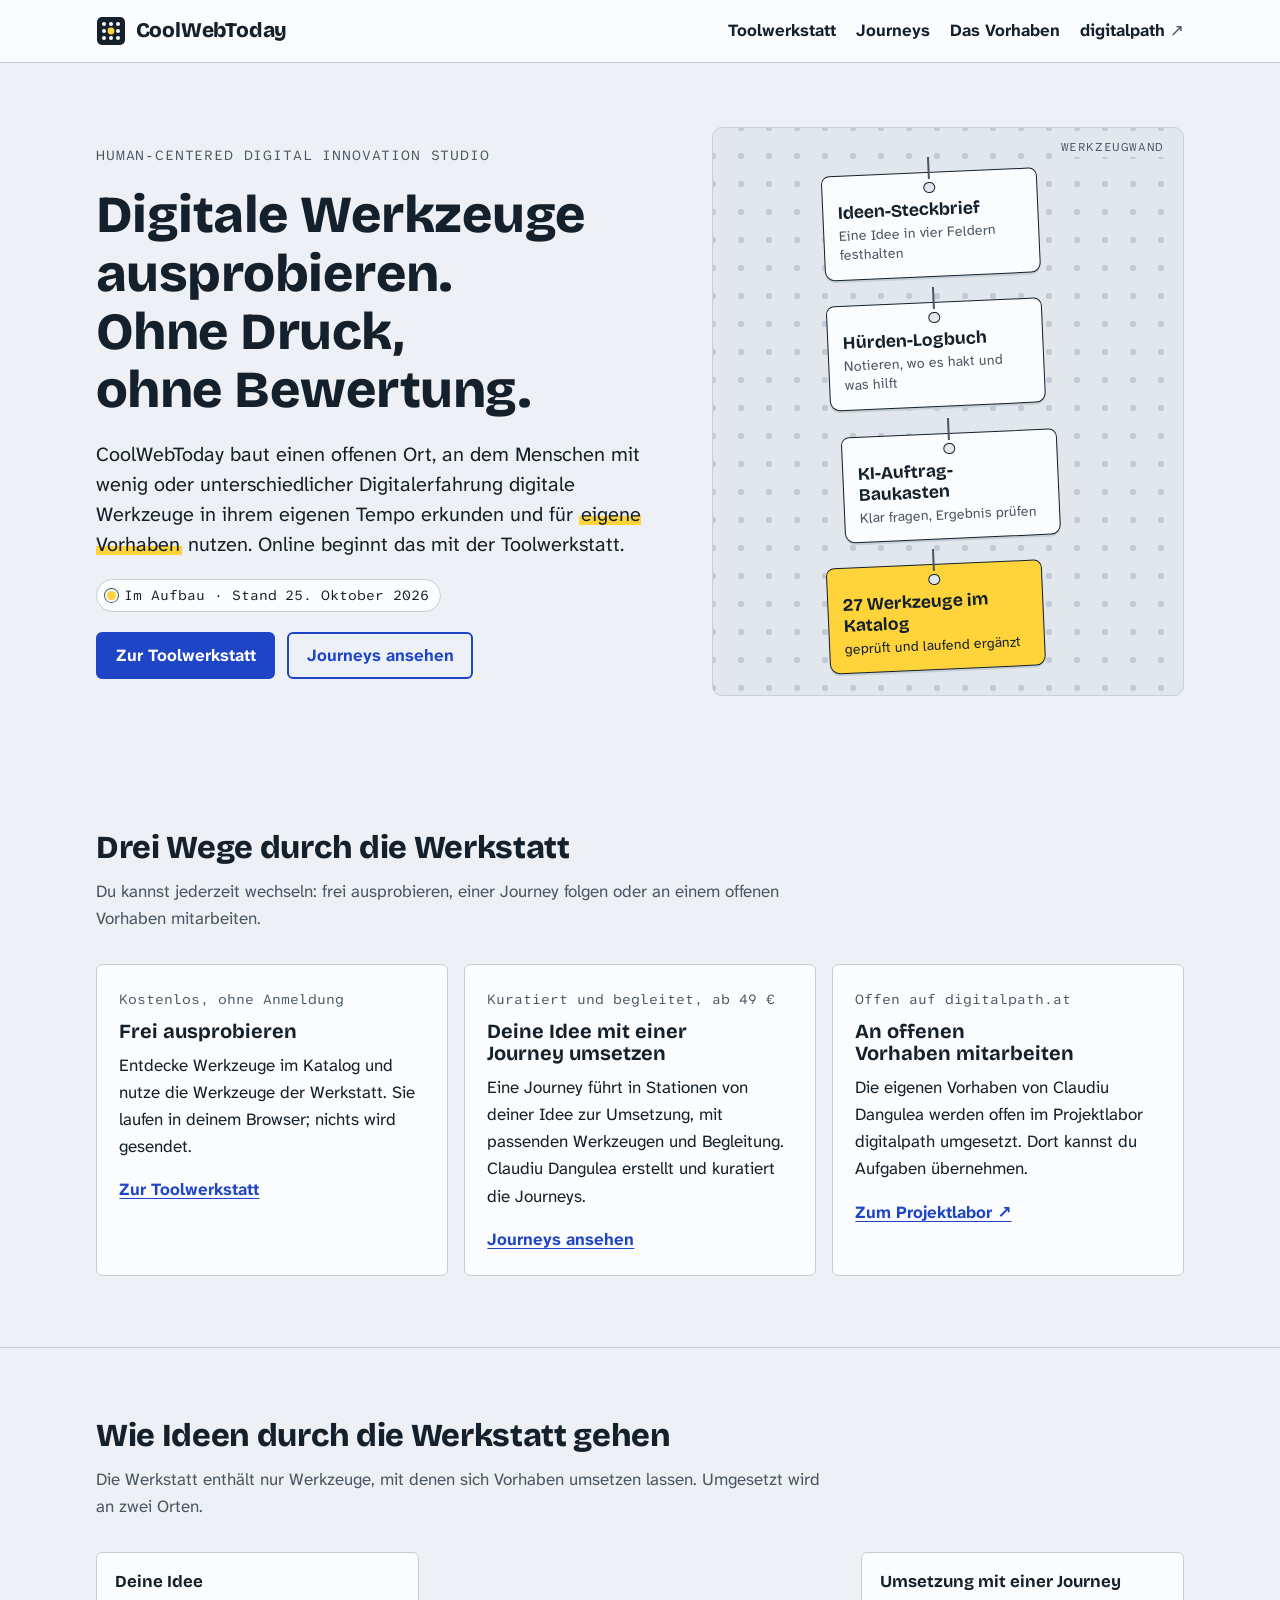
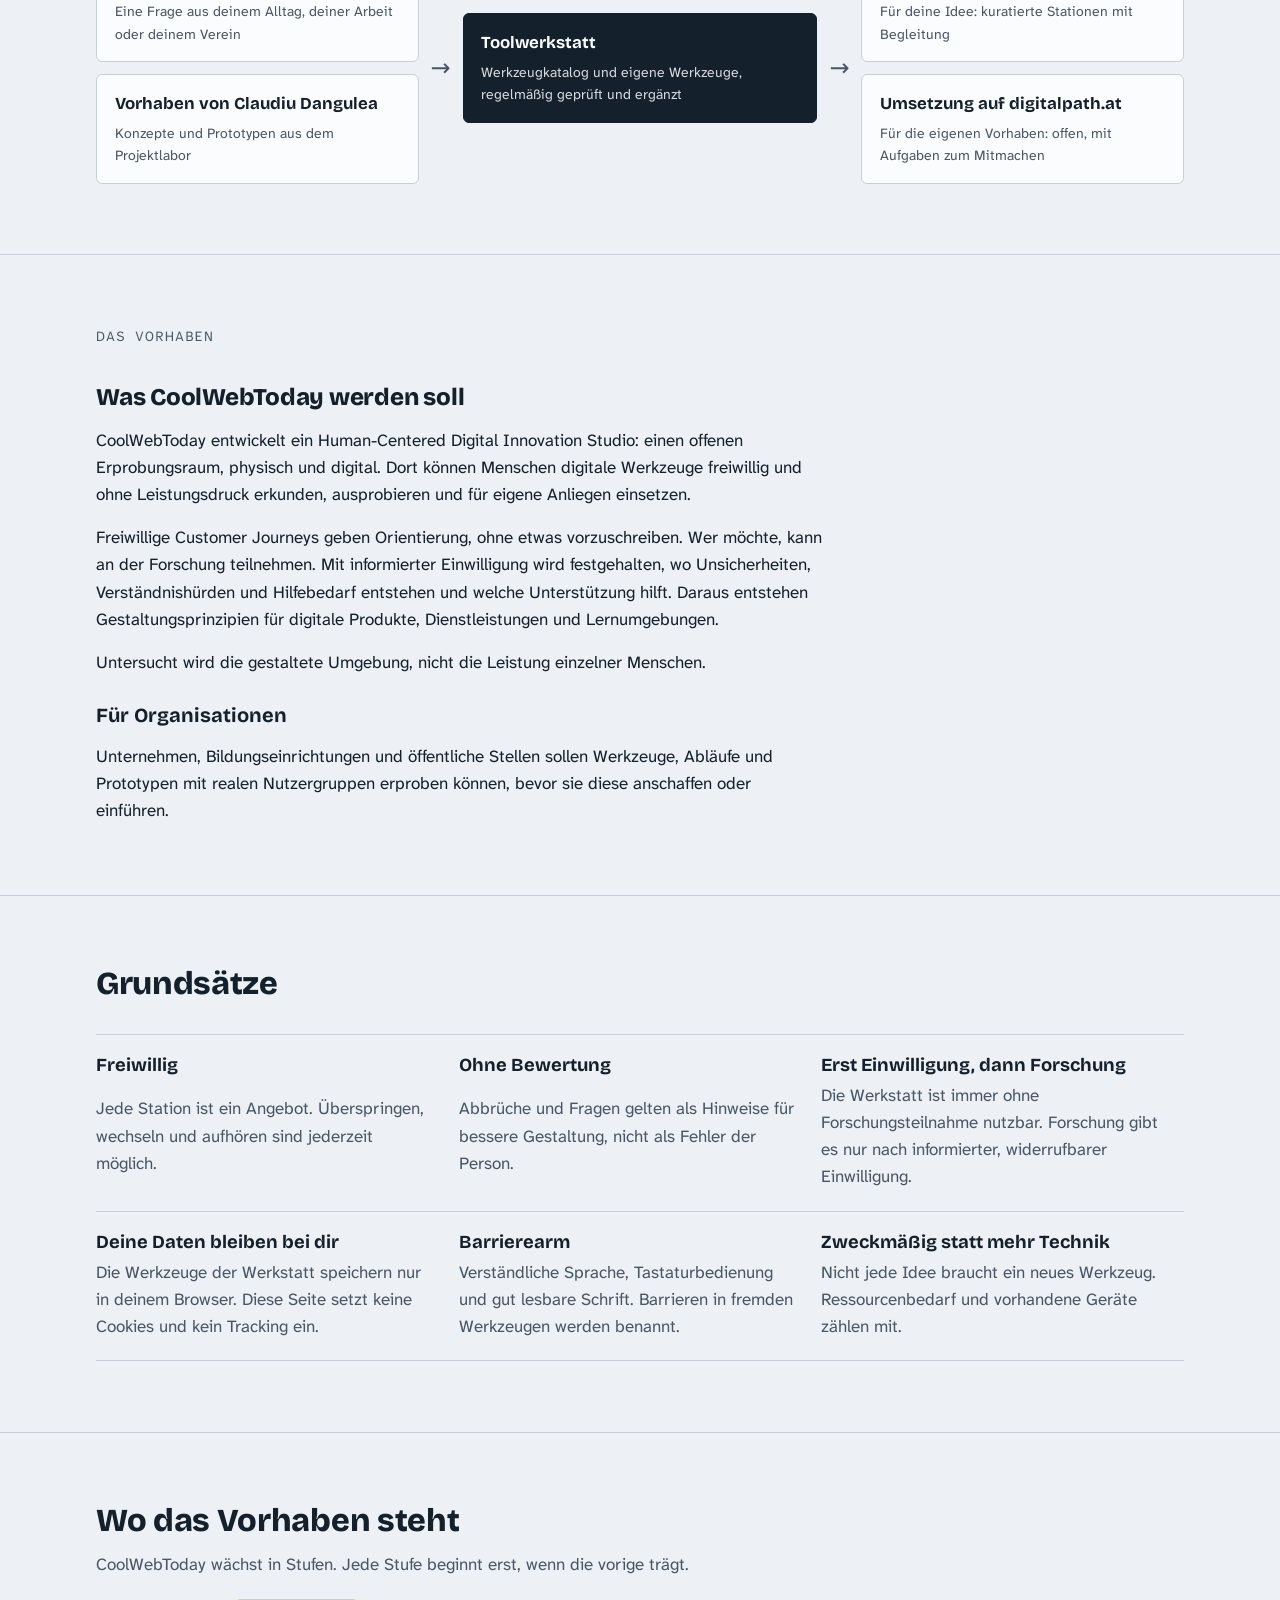
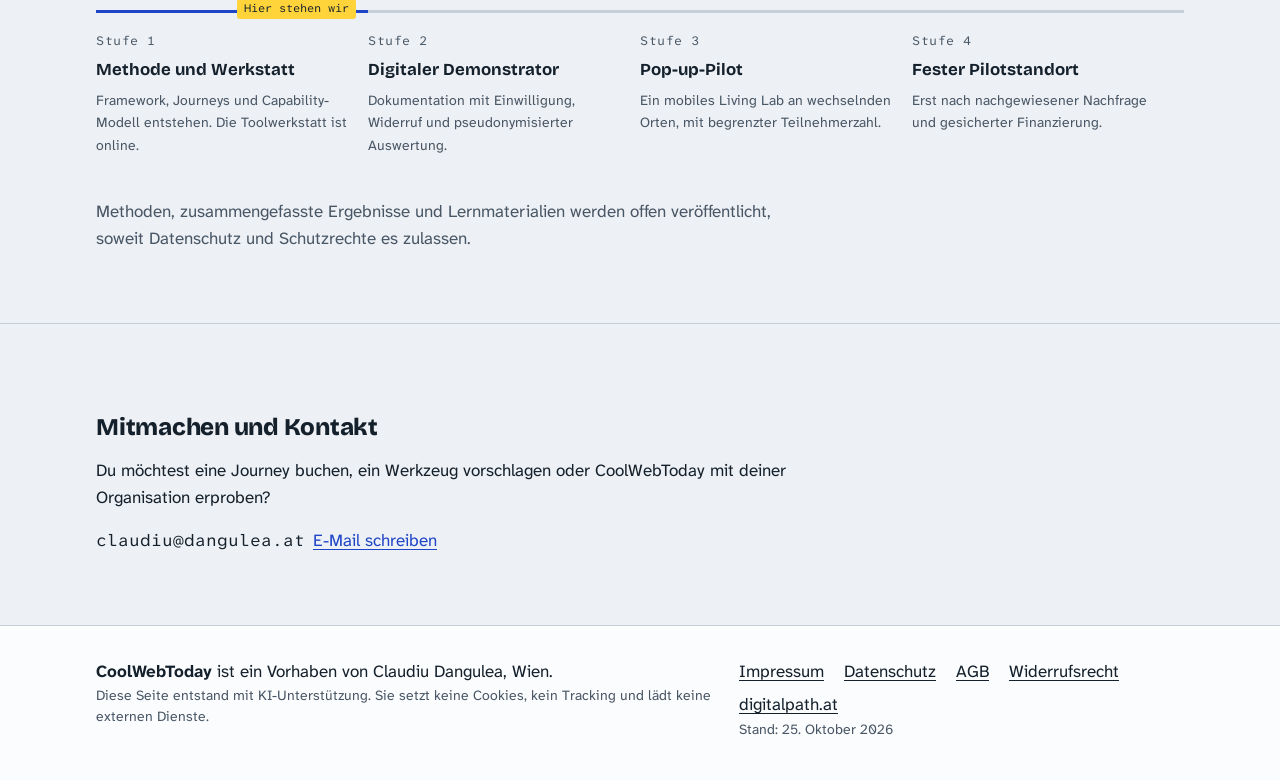
==== index.html @ 335cd502 "Impressum, Datenschutz, AGB und Widerrufsbelehrung ergänzt; Journeys buchbar - Kontakt und Impressum" ====
<!doctype html>
<html lang="de" data-root="">
<head>
<meta charset="utf-8">
<meta name="viewport" content="width=device-width, initial-scale=1, viewport-fit=cover">
<title>CoolWebToday</title>
<meta name="claude:viewport-fit-sides" content="cover">
<meta name="description" content="CoolWebToday entwickelt ein offenes Living Lab, in dem Menschen digitale Werkzeuge ohne Druck und ohne Bewertung ausprobieren. Online beginnt es mit der Toolwerkstatt.">
<link rel="stylesheet" href="assets/site.css">
<link rel="icon" href="assets/favicon.svg" type="image/svg+xml">
</head>
<body>
<a class="skip" href="#inhalt">Zum Inhalt</a>
<header class="site-head">
  <div class="wrap">
    <a class="brand" href="index.html">
      <svg class="brand-mark" viewBox="0 0 30 30" aria-hidden="true" focusable="false"><rect class="bm-board" x="1" y="1" width="28" height="28" rx="5"/><g class="bm-holes"><circle cx="8" cy="8" r="2"/><circle cx="15" cy="8" r="2"/><circle cx="22" cy="8" r="2"/><circle cx="8" cy="15" r="2"/><circle cx="22" cy="15" r="2"/><circle cx="8" cy="22" r="2"/><circle cx="15" cy="22" r="2"/><circle cx="22" cy="22" r="2"/></g><circle class="bm-peg" cx="15" cy="15" r="3.4"/></svg>
      CoolWebToday
    </a>
    <nav aria-label="Hauptnavigation">
      <ul class="nav">
        <li><a href="werkstatt.html">Toolwerkstatt</a></li>
        <li><a href="journeys.html">Journeys</a></li>
        <li><a href="index.html#vorhaben">Das Vorhaben</a></li>
        <li><a class="ext" href="https://www.digitalpath.at/#labor" rel="noopener" target="_blank">digitalpath</a></li>
      </ul>
    </nav>
  </div>
</header>

<main id="inhalt">
  <section class="hero">
    <div class="wrap hero-grid">
      <div class="hero-text">
        <p class="eyebrow">Human-Centered Digital Innovation Studio</p>
        <h1>Digitale Werkzeuge ausprobieren. Ohne Druck, ohne Bewertung.</h1>
        <p class="lead">CoolWebToday baut einen offenen Ort, an dem Menschen mit wenig oder unterschiedlicher Digitalerfahrung digitale Werkzeuge in ihrem eigenen Tempo erkunden und für <span class="hl">eigene Vorhaben</span> nutzen. Online beginnt das mit der Toolwerkstatt.</p>
        <p><span class="status">Im Aufbau · Stand <span data-stand>25. Oktober 2026</span></span></p>
        <div class="btn-row">
          <a class="btn" href="werkstatt.html">Zur Toolwerkstatt</a>
          <a class="btn ghost" href="journeys.html">Journeys ansehen</a>
        </div>
      </div>
      <div class="pegboard" aria-label="Werkzeugwand mit den eigenen Werkzeugen der Werkstatt">
        <span class="pegboard-label">Werkzeugwand</span>
        <ul class="tags">
          <li><a class="tag" href="werkzeuge/steckbrief.html"><strong>Ideen-Steckbrief</strong><span>Eine Idee in vier Feldern festhalten</span></a></li>
          <li><a class="tag" href="werkzeuge/logbuch.html"><strong>Hürden-Logbuch</strong><span>Notieren, wo es hakt und was hilft</span></a></li>
          <li><a class="tag" href="werkzeuge/ki-auftrag.html"><strong>KI-Auftrag-Baukasten</strong><span>Klar fragen, Ergebnis prüfen</span></a></li>
          <li><a class="tag count" href="werkstatt.html#werkzeugwand"><strong data-tool-count>Werkzeugkatalog</strong><span>geprüft und laufend ergänzt</span></a></li>
        </ul>
      </div>
    </div>
  </section>

  <section class="section" id="wege" aria-labelledby="wege-titel">
    <div class="wrap">
      <div class="section-head">
        <h2 id="wege-titel">Drei Wege durch die Werkstatt</h2>
        <p class="muted">Du kannst jederzeit wechseln: frei ausprobieren, einer Journey folgen oder an einem offenen Vorhaben mitarbeiten.</p>
      </div>
      <div class="ways">
        <article class="way">
          <p class="who">Kostenlos, ohne Anmeldung</p>
          <h3>Frei ausprobieren</h3>
          <p>Entdecke Werkzeuge im Katalog und nutze die Werkzeuge der Werkstatt. Sie laufen in deinem Browser; nichts wird gesendet.</p>
          <a class="more" href="werkstatt.html">Zur Toolwerkstatt</a>
        </article>
        <article class="way">
          <p class="who">Kuratiert und begleitet, ab 49 €</p>
          <h3>Deine Idee mit einer Journey umsetzen</h3>
          <p>Eine Journey führt in Stationen von deiner Idee zur Umsetzung, mit passenden Werkzeugen und Begleitung. Claudiu Dangulea erstellt und kuratiert die Journeys.</p>
          <a class="more" href="journeys.html">Journeys ansehen</a>
        </article>
        <article class="way">
          <p class="who">Offen auf digitalpath.at</p>
          <h3>An offenen Vorhaben mitarbeiten</h3>
          <p>Die eigenen Vorhaben von Claudiu Dangulea werden offen im Projektlabor digitalpath umgesetzt. Dort kannst du Aufgaben übernehmen.</p>
          <a class="more" href="https://www.digitalpath.at/#labor" rel="noopener" target="_blank">Zum Projektlabor ↗</a>
        </article>
      </div>
    </div>
  </section>

  <section class="section" aria-labelledby="fluss-titel">
    <div class="wrap">
      <div class="section-head">
        <h2 id="fluss-titel">Wie Ideen durch die Werkstatt gehen</h2>
        <p class="muted">Die Werkstatt enthält nur Werkzeuge, mit denen sich Vorhaben umsetzen lassen. Umgesetzt wird an zwei Orten.</p>
      </div>
      <div class="flow">
        <div class="flow-col">
          <div class="flow-box"><b>Deine Idee</b><span>Eine Frage aus deinem Alltag, deiner Arbeit oder deinem Verein</span></div>
          <div class="flow-box"><b>Vorhaben von Claudiu Dangulea</b><span>Konzepte und Prototypen aus dem Projektlabor</span></div>
        </div>
        <div class="flow-arrow" aria-hidden="true"></div>
        <div class="flow-col">
          <div class="flow-box flow-hub"><b>Toolwerkstatt</b><span>Werkzeugkatalog und eigene Werkzeuge, regelmäßig geprüft und ergänzt</span></div>
        </div>
        <div class="flow-arrow" aria-hidden="true"></div>
        <div class="flow-col">
          <div class="flow-box"><b>Umsetzung mit einer Journey</b><span>Für deine Idee: kuratierte Stationen mit Begleitung</span></div>
          <div class="flow-box"><b>Umsetzung auf digitalpath.at</b><span>Für die eigenen Vorhaben: offen, mit Aufgaben zum Mitmachen</span></div>
        </div>
      </div>
    </div>
  </section>

  <section class="section" id="vorhaben" aria-labelledby="vorhaben-titel">
    <div class="wrap">
      <div class="prose">
        <p class="eyebrow">Das Vorhaben</p>
        <h2 id="vorhaben-titel">Was CoolWebToday werden soll</h2>
        <p>CoolWebToday entwickelt ein Human-Centered Digital Innovation Studio: einen offenen Erprobungsraum, physisch und digital. Dort können Menschen digitale Werkzeuge freiwillig und ohne Leistungsdruck erkunden, ausprobieren und für eigene Anliegen einsetzen.</p>
        <p>Freiwillige Customer Journeys geben Orientierung, ohne etwas vorzuschreiben. Wer möchte, kann an der Forschung teilnehmen. Mit informierter Einwilligung wird festgehalten, wo Unsicherheiten, Verständnishürden und Hilfebedarf entstehen und welche Unterstützung hilft. Daraus entstehen Gestaltungsprinzipien für digitale Produkte, Dienstleistungen und Lernumgebungen.</p>
        <p>Untersucht wird die gestaltete Umgebung, nicht die Leistung einzelner Menschen.</p>
        <h3>Für Organisationen</h3>
        <p>Unternehmen, Bildungseinrichtungen und öffentliche Stellen sollen Werkzeuge, Abläufe und Prototypen mit realen Nutzergruppen erproben können, bevor sie diese anschaffen oder einführen.</p>
      </div>
    </div>
  </section>

  <section class="section" id="grundsaetze" aria-labelledby="grund-titel">
    <div class="wrap">
      <div class="section-head">
        <h2 id="grund-titel">Grundsätze</h2>
      </div>
      <div class="principles">
        <div class="principle"><h3>Freiwillig</h3><p>Jede Station ist ein Angebot. Überspringen, wechseln und aufhören sind jederzeit möglich.</p></div>
        <div class="principle"><h3>Ohne Bewertung</h3><p>Abbrüche und Fragen gelten als Hinweise für bessere Gestaltung, nicht als Fehler der Person.</p></div>
        <div class="principle"><h3>Erst Einwilligung, dann Forschung</h3><p>Die Werkstatt ist immer ohne Forschungsteilnahme nutzbar. Forschung gibt es nur nach informierter, widerrufbarer Einwilligung.</p></div>
        <div class="principle"><h3>Deine Daten bleiben bei dir</h3><p>Die Werkzeuge der Werkstatt speichern nur in deinem Browser. Diese Seite setzt keine Cookies und kein Tracking ein.</p></div>
        <div class="principle"><h3>Barrierearm</h3><p>Verständliche Sprache, Tastaturbedienung und gut lesbare Schrift. Barrieren in fremden Werkzeugen werden benannt.</p></div>
        <div class="principle"><h3>Zweckmäßig statt mehr Technik</h3><p>Nicht jede Idee braucht ein neues Werkzeug. Ressourcenbedarf und vorhandene Geräte zählen mit.</p></div>
      </div>
    </div>
  </section>

  <section class="section" id="stand" aria-labelledby="stand-titel">
    <div class="wrap">
      <div class="section-head">
        <h2 id="stand-titel">Wo das Vorhaben steht</h2>
        <p class="muted">CoolWebToday wächst in Stufen. Jede Stufe beginnt erst, wenn die vorige trägt.</p>
      </div>
      <ol class="stages">
        <li class="stage current"><b>Methode und Werkstatt</b><span>Framework, Journeys und Capability-Modell entstehen. Die Toolwerkstatt ist online.</span></li>
        <li class="stage"><b>Digitaler Demonstrator</b><span>Dokumentation mit Einwilligung, Widerruf und pseudonymisierter Auswertung.</span></li>
        <li class="stage"><b>Pop-up-Pilot</b><span>Ein mobiles Living Lab an wechselnden Orten, mit begrenzter Teilnehmerzahl.</span></li>
        <li class="stage"><b>Fester Pilotstandort</b><span>Erst nach nachgewiesener Nachfrage und gesicherter Finanzierung.</span></li>
      </ol>
      <p class="muted" style="margin-top:1.5rem; max-width:var(--measure)">Methoden, zusammengefasste Ergebnisse und Lernmaterialien werden offen veröffentlicht, soweit Datenschutz und Schutzrechte es zulassen.</p>
    </div>
  </section>

  <section class="section" id="kontakt" aria-labelledby="kontakt-titel">
    <div class="wrap">
      <div class="prose">
        <h2 id="kontakt-titel">Mitmachen und Kontakt</h2>
        <p>Du möchtest eine Journey buchen, ein Werkzeug vorschlagen oder CoolWebToday mit deiner Organisation erproben?</p>
        <p data-kontakt>Die Kontaktadresse wird in Kürze ergänzt.</p>
      </div>
    </div>
  </section>
</main>

<footer class="site-foot">
  <div class="wrap">
    <div>
      <p><strong>CoolWebToday</strong> ist ein Vorhaben von Claudiu Dangulea, Wien.</p>
      <small>Diese Seite entstand mit KI-Unterstützung. Sie setzt keine Cookies, kein Tracking und lädt keine externen Dienste.</small>
    </div>
    <div>
      <ul class="foot-links">
        <li><a href="impressum.html">Impressum</a></li>
        <li><a href="datenschutz.html">Datenschutz</a></li>
        <li><a href="agb.html">AGB</a></li>
        <li><a href="widerruf.html">Widerrufsrecht</a></li>
        <li><a href="https://www.digitalpath.at" rel="noopener" target="_blank">digitalpath.at</a></li>
      </ul>
      <small>Stand: <span data-stand>25. Oktober 2026</span></small>
    </div>
  </div>
</footer>

<script src="assets/site.js"></script>
<script>
  CWT.loadJSON("data/werkzeuge.json").then(function (d) {
    var el = document.querySelector("[data-tool-count]");
    if (el && d && d.werkzeuge) el.textContent = d.werkzeuge.length + " Werkzeuge im Katalog";
  }).catch(function () {});
</script>
</body>
</html>
---- assets/site.css ----
/* Layout: „Werkzeugwand" – ruhiger, kühler Grund; Werkzeuge hängen als Anhänger an einer Lochwand.
   Ein Akzent (Kobalt) für Handlungen, Markierungsgelb nur für Hervorhebungen. */

@font-face { font-family: "Atkinson Hyperlegible Next"; font-style: normal; font-weight: 400; font-display: swap; src: url("fonts/atkinson-hyperlegible-next-latin-400-normal.woff2") format("woff2"); }
@font-face { font-family: "Atkinson Hyperlegible Next"; font-style: italic; font-weight: 400; font-display: swap; src: url("fonts/atkinson-hyperlegible-next-latin-400-italic.woff2") format("woff2"); }
@font-face { font-family: "Atkinson Hyperlegible Next"; font-style: normal; font-weight: 700; font-display: swap; src: url("fonts/atkinson-hyperlegible-next-latin-700-normal.woff2") format("woff2"); }
@font-face { font-family: "Atkinson Hyperlegible Mono"; font-style: normal; font-weight: 400; font-display: swap; src: url("fonts/atkinson-hyperlegible-mono-latin-400-normal.woff2") format("woff2"); }
@font-face { font-family: "Bricolage Grotesque"; font-style: normal; font-weight: 700; font-display: swap; src: url("fonts/bricolage-grotesque-latin-700-normal.woff2") format("woff2"); }
@font-face { font-family: "Bricolage Grotesque"; font-style: normal; font-weight: 800; font-display: swap; src: url("fonts/bricolage-grotesque-latin-800-normal.woff2") format("woff2"); }

:root {
  --ground: #edf0f4;
  --surface: #fbfcfd;
  --ink: #14202b;
  --ink-soft: #485665;
  --line: #c6cfd8;
  --accent: #1f45c7;
  --accent-ink: #ffffff;
  --accent-soft: #dfe6fb;
  --mark: #ffd43b;
  --mark-ink: #14202b;
  --hl: #ffd43b;
  --peg: #c2cbd5;
  --board: #e2e7ed;
  --ok: #1d6b45;
  --focus: #1f45c7;

  --display: "Bricolage Grotesque", "Atkinson Hyperlegible Next", system-ui, sans-serif;
  --body: "Atkinson Hyperlegible Next", system-ui, -apple-system, "Segoe UI", Roboto, sans-serif;
  --mono: "Atkinson Hyperlegible Mono", ui-monospace, "SFMono-Regular", Menlo, Consolas, monospace;

  --step--1: 0.875rem;
  --step-0: 1.0625rem;
  --step-1: 1.25rem;
  --step-2: 1.5rem;
  --step-3: 2rem;
  --step-4: clamp(2.25rem, 1.6rem + 2.6vw, 3.25rem);

  --radius: 6px;
  --measure: 66ch;
  --wide: 72rem;
  color-scheme: light;
}

@media (prefers-color-scheme: dark) {
  :root:not([data-theme="light"]) {
    --ground: #0e141a;
    --surface: #161e26;
    --ink: #e4eaf0;
    --ink-soft: #a6b2be;
    --line: #2d3a47;
    --accent: #93acff;
    --accent-ink: #0e141a;
    --accent-soft: #1d2a4d;
    --mark: #f5cb2e;
    --mark-ink: #14202b;
    --hl: #5a4708;
    --peg: #2a3540;
    --board: #131a21;
    --ok: #6fd3a0;
    --focus: #93acff;
    color-scheme: dark;
  }
}
:root[data-theme="dark"] {
  --ground: #0e141a;
  --surface: #161e26;
  --ink: #e4eaf0;
  --ink-soft: #a6b2be;
  --line: #2d3a47;
  --accent: #93acff;
  --accent-ink: #0e141a;
  --accent-soft: #1d2a4d;
  --mark: #f5cb2e;
  --mark-ink: #14202b;
  --hl: #5a4708;
  --peg: #2a3540;
  --board: #131a21;
  --ok: #6fd3a0;
  --focus: #93acff;
  color-scheme: dark;
}

*, *::before, *::after { box-sizing: border-box; }
[hidden] { display: none !important; }
html { -webkit-text-size-adjust: 100%; }
body {
  margin: 0;
  background: var(--ground);
  color: var(--ink);
  font-family: var(--body);
  font-size: var(--step-0);
  line-height: 1.6;
}
img, svg { max-width: 100%; }
a { color: var(--accent); text-underline-offset: 0.18em; text-decoration-thickness: 1px; }
a:hover { text-decoration-thickness: 2px; }
:focus-visible { outline: 3px solid var(--focus); outline-offset: 3px; border-radius: 2px; }

h1, h2, h3 { font-family: var(--display); font-weight: 800; line-height: 1.12; text-wrap: balance; margin: 0; letter-spacing: -0.01em; hyphens: auto; -webkit-hyphens: auto; overflow-wrap: break-word; }
h1 { font-size: var(--step-4); }
h2 { font-size: var(--step-3); }
h3 { font-size: var(--step-1); font-weight: 700; letter-spacing: 0; }
p { margin: 0; }
.mono { font-family: var(--mono); font-variant-numeric: tabular-nums; }

.wrap {
  width: 100%;
  max-width: var(--wide);
  margin-inline: auto;
  padding-left: max(16px, env(safe-area-inset-left, 0px));
  padding-right: max(16px, env(safe-area-inset-right, 0px));
}
@media (min-width: 720px) {
  .wrap { padding-left: max(32px, env(safe-area-inset-left, 0px)); padding-right: max(32px, env(safe-area-inset-right, 0px)); }
}

.skip {
  position: absolute; left: 16px; top: -100px;
  background: var(--accent); color: var(--accent-ink);
  padding: 0.5rem 0.9rem; border-radius: var(--radius); z-index: 20; text-decoration: none; font-weight: 700;
}
.skip:focus { top: 12px; }

/* Kopf */
.site-head { border-bottom: 1px solid var(--line); background: var(--surface); }
.site-head .wrap { display: flex; flex-wrap: wrap; align-items: center; justify-content: space-between; gap: 0.75rem 1.5rem; padding-block: 0.9rem; }
.brand { display: inline-flex; align-items: center; gap: 0.6rem; color: var(--ink); text-decoration: none; font-family: var(--display); font-weight: 800; font-size: 1.3rem; letter-spacing: -0.01em; }
.brand-mark { width: 30px; height: 30px; flex: none; }
.nav { display: flex; flex-wrap: wrap; gap: 0.25rem 1.25rem; list-style: none; margin: 0; padding: 0; }
.nav a { color: var(--ink); text-decoration: none; font-weight: 700; padding-block: 0.25rem; border-bottom: 2px solid transparent; }
.nav a:hover { border-bottom-color: var(--line); }
.nav a[aria-current="page"] { border-bottom-color: var(--accent); }
.nav .ext::after { content: " ↗"; font-weight: 400; color: var(--ink-soft); }

main { display: block; }
.section { padding-block: clamp(2.5rem, 2rem + 3vw, 4.5rem); }
.section + .section { border-top: 1px solid var(--line); }
.section-head { display: grid; gap: 0.75rem; max-width: var(--measure); margin-bottom: 2rem; }
.eyebrow { font-family: var(--mono); font-size: var(--step--1); letter-spacing: 0.06em; text-transform: uppercase; color: var(--ink-soft); }
.lead { font-size: var(--step-1); line-height: 1.5; color: var(--ink); max-width: var(--measure); }
.prose { display: grid; gap: 1rem; max-width: var(--measure); }
.prose h2 { margin-top: 1.25rem; font-size: var(--step-2); }
.prose h3 { margin-top: 0.75rem; }
.prose ul { margin: 0; padding-left: 1.2rem; display: grid; gap: 0.35rem; }
.muted { color: var(--ink-soft); }
.hl { background: linear-gradient(transparent 58%, var(--hl) 58%, var(--hl) 92%, transparent 92%); color: inherit; padding-inline: 0.08em; }

/* Status-Chip */
.status {
  display: inline-flex; align-items: center; gap: 0.5rem;
  font-family: var(--mono); font-size: var(--step--1);
  border: 1px solid var(--line); background: var(--surface);
  padding: 0.25rem 0.65rem; border-radius: 999px; color: var(--ink);
}
.status::before { content: ""; width: 0.55rem; height: 0.55rem; border-radius: 50%; background: var(--mark); box-shadow: 0 0 0 2px var(--surface), 0 0 0 3px var(--ink-soft); }

/* Schaltflächen */
.btn {
  display: inline-flex; align-items: center; justify-content: center; gap: 0.45rem;
  font: inherit; font-weight: 700; line-height: 1.2;
  padding: 0.7rem 1.1rem; border-radius: var(--radius);
  border: 2px solid var(--accent); background: var(--accent); color: var(--accent-ink);
  text-decoration: none; cursor: pointer;
}
.btn:hover { filter: brightness(1.08); }
.btn.ghost { background: transparent; color: var(--accent); }
.btn.quiet { background: transparent; color: var(--ink); border-color: var(--line); }
.btn.small { padding: 0.45rem 0.75rem; font-size: var(--step--1); }
.btn-row { display: flex; flex-wrap: wrap; gap: 0.75rem; }

/* Hero mit Lochwand */
.hero { padding-block: clamp(2.5rem, 2rem + 3vw, 4rem); }
.hero-grid { display: grid; gap: 2.5rem; align-items: center; }
@media (min-width: 900px) { .hero-grid { grid-template-columns: 1.1fr 0.9fr; } }
.hero-text { display: grid; gap: 1.25rem; min-width: 0; }
.hero-text h1 { max-width: 16ch; }

.pegboard {
  position: relative;
  background-color: var(--board);
  background-image: radial-gradient(circle at center, var(--peg) 0 3px, transparent 3.5px);
  background-size: 28px 28px;
  background-position: 14px 14px;
  border: 1px solid var(--line);
  border-radius: 10px;
  padding: 2rem 1.25rem 1.5rem;
  min-width: 0;
}
.pegboard-label { position: absolute; top: 0.6rem; right: 0.9rem; font-family: var(--mono); font-size: 0.75rem; color: var(--ink-soft); letter-spacing: 0.05em; text-transform: uppercase; background: var(--board); padding-inline: 0.3rem; }
.tags { display: flex; flex-wrap: wrap; gap: 1.6rem 1rem; list-style: none; margin: 0; padding: 0.75rem 0 0; justify-content: center; }
.tag {
  --tilt: 0deg;
  position: relative;
  display: grid; gap: 0.2rem;
  width: min(100%, 13.5rem);
  background: var(--surface);
  color: var(--ink);
  border: 1.5px solid var(--ink);
  border-radius: 8px 8px 10px 10px;
  padding: 1.6rem 0.9rem 0.85rem;
  text-decoration: none;
  transform: rotate(var(--tilt));
  transform-origin: 50% -14px;
  box-shadow: 0 2px 0 var(--line);
  transition: transform 260ms ease;
}
.tag::before { /* Loch */
  content: ""; position: absolute; top: 0.55rem; left: 50%; width: 0.7rem; height: 0.7rem; margin-left: -0.35rem;
  border-radius: 50%; background: var(--board); border: 1.5px solid var(--ink);
}
.tag::after { /* Haken */
  content: ""; position: absolute; top: -16px; left: 50%; width: 2px; height: 22px; margin-left: -1px; background: var(--ink-soft);
}
.tag strong { font-family: var(--display); font-size: 1.1rem; line-height: 1.2; }
.tag span { font-size: var(--step--1); color: var(--ink-soft); line-height: 1.4; }
.tag.count { background: var(--mark); color: var(--mark-ink); }
.tag.count span { color: var(--mark-ink); }
.tag:nth-child(1) { --tilt: -2.5deg; }
.tag:nth-child(2) { --tilt: 1.8deg; }
.tag:nth-child(3) { --tilt: -1.2deg; }
.tag:nth-child(4) { --tilt: 2.4deg; }
a.tag:hover, a.tag:focus-visible { --tilt: 0deg; }
@media (prefers-reduced-motion: reduce) { .tag { transition: none; } }

/* Wege */
.ways { display: grid; gap: 1rem; grid-template-columns: repeat(auto-fit, minmax(min(100%, 17rem), 1fr)); }
.way { display: grid; gap: 0.6rem; align-content: start; padding: 1.4rem; background: var(--surface); border: 1px solid var(--line); border-radius: var(--radius); min-width: 0; }
.way .who { font-family: var(--mono); font-size: var(--step--1); color: var(--ink-soft); }
.way a.more { font-weight: 700; margin-top: 0.4rem; }

/* Fluss: Ideen → Werkstatt → Umsetzung */
.flow { display: grid; gap: 0.75rem; align-items: stretch; }
@media (min-width: 860px) { .flow { grid-template-columns: 1fr auto 1.1fr auto 1fr; } }
.flow-col { display: grid; gap: 0.75rem; align-content: center; min-width: 0; }
.flow-box { background: var(--surface); border: 1px solid var(--line); border-radius: var(--radius); padding: 1rem 1.1rem; display: grid; gap: 0.25rem; }
.flow-box b { font-family: var(--display); font-size: 1.05rem; }
.flow-box span { font-size: var(--step--1); color: var(--ink-soft); }
.flow-hub { background: var(--ink); color: var(--surface); border-color: var(--ink); }
.flow-hub span { color: var(--surface); opacity: 0.85; }
.flow-arrow { display: grid; place-items: center; color: var(--ink-soft); font-size: 1.5rem; line-height: 1; }
.flow-arrow::before { content: "→"; }
@media (max-width: 859px) { .flow-arrow::before { content: "↓"; } }

/* Grundsätze */
.principles { display: grid; gap: 0; grid-template-columns: repeat(auto-fit, minmax(min(100%, 19rem), 1fr)); border-top: 1px solid var(--line); }
.principle { display: grid; gap: 0.4rem; padding: 1.25rem 1.25rem 1.25rem 0; border-bottom: 1px solid var(--line); min-width: 0; }
.principle h3 { font-size: 1.15rem; }
.principle p { color: var(--ink-soft); }

/* Stufen */
.stages { list-style: none; margin: 0; padding: 0; display: grid; gap: 0; counter-reset: stufe; }
@media (min-width: 860px) { .stages { grid-template-columns: repeat(4, 1fr); } }
.stage { counter-increment: stufe; position: relative; display: grid; gap: 0.35rem; align-content: start; padding: 1.1rem 1rem 1.1rem 0; border-top: 3px solid var(--line); min-width: 0; }
.stage::before { content: "Stufe " counter(stufe); font-family: var(--mono); font-size: 0.8rem; color: var(--ink-soft); letter-spacing: 0.04em; }
.stage.current { border-top-color: var(--accent); }
.stage.current::after { content: "Hier stehen wir"; position: absolute; top: -0.85rem; right: 0.75rem; font-family: var(--mono); font-size: 0.72rem; background: var(--mark); color: var(--mark-ink); padding: 0.05rem 0.45rem; border-radius: 3px; }
.stage b { font-family: var(--display); font-size: 1.05rem; }
.stage span { color: var(--ink-soft); font-size: var(--step--1); }

/* Werkstatt: eigene Werkzeuge */
.own { display: grid; gap: 1rem; grid-template-columns: repeat(auto-fit, minmax(min(100%, 18rem), 1fr)); }
.own-card { display: grid; gap: 0.6rem; align-content: start; padding: 1.3rem; border: 1.5px solid var(--ink); border-radius: var(--radius); background: var(--surface); min-width: 0; }
.own-card .local { font-family: var(--mono); font-size: 0.8rem; color: var(--ok); }
.own-card .btn { justify-self: start; margin-top: 0.3rem; }

/* Filter */
.filters { display: grid; gap: 1rem; padding: 1.2rem; background: var(--surface); border: 1px solid var(--line); border-radius: var(--radius); margin-bottom: 1.25rem; }
.filter-row { display: grid; gap: 0.5rem; min-width: 0; }
.filter-row > .label, .filters legend { font-family: var(--mono); font-size: 0.8rem; letter-spacing: 0.05em; text-transform: uppercase; color: var(--ink-soft); padding: 0; }
.filters fieldset { border: 0; margin: 0; padding: 0; min-width: 0; display: grid; gap: 0.5rem; }
.chips { display: flex; flex-wrap: wrap; gap: 0.45rem; }
.chip-input { position: absolute; opacity: 0; width: 1px; height: 1px; margin: 0; }
.chip-label { display: inline-flex; align-items: center; gap: 0.35rem; padding: 0.35rem 0.75rem; border: 1.5px solid var(--line); border-radius: 999px; background: var(--ground); cursor: pointer; font-size: var(--step--1); font-weight: 700; color: var(--ink); }
.chip-input:checked + .chip-label { background: var(--ink); color: var(--surface); border-color: var(--ink); }
.chip-input:focus-visible + .chip-label { outline: 3px solid var(--focus); outline-offset: 2px; }
.filter-grid { display: grid; gap: 1rem; grid-template-columns: repeat(auto-fit, minmax(min(100%, 15rem), 1fr)); }
.search { display: grid; gap: 0.4rem; }
.search input, select, .field input:not([type="checkbox"]):not([type="radio"]), .field textarea, .field select {
  font: inherit; color: var(--ink); background: var(--ground); border: 1.5px solid var(--line); border-radius: var(--radius); padding: 0.6rem 0.75rem; width: 100%;
}
.toggle { display: flex; align-items: center; gap: 0.55rem; font-weight: 700; cursor: pointer; }
.toggle input { width: 1.15rem; height: 1.15rem; accent-color: var(--accent); }
.result-bar { display: flex; flex-wrap: wrap; justify-content: space-between; align-items: center; gap: 0.5rem 1rem; margin-bottom: 1rem; }
.result-count { font-family: var(--mono); font-variant-numeric: tabular-nums; }

/* Katalog als Lochwand */
.wall {
  background-color: var(--board);
  background-image: radial-gradient(circle at center, var(--peg) 0 2.5px, transparent 3px);
  background-size: 24px 24px;
  border: 1px solid var(--line); border-radius: 10px;
  padding: clamp(1rem, 0.6rem + 1.5vw, 1.75rem);
}
.catalog { list-style: none; margin: 0; padding: 0; display: grid; gap: 1rem; grid-template-columns: repeat(auto-fill, minmax(min(100%, 19rem), 1fr)); }
.tool { display: grid; gap: 0.65rem; align-content: start; background: var(--surface); border: 1px solid var(--line); border-radius: var(--radius); padding: 1.1rem 1.15rem 1rem; min-width: 0; }
.tool-head { display: flex; justify-content: space-between; align-items: baseline; gap: 0.75rem; }
.tool-head h3 { font-size: 1.15rem; overflow-wrap: anywhere; }
.tool-cat { font-family: var(--mono); font-size: 0.75rem; color: var(--ink-soft); white-space: nowrap; }
.facts { display: flex; flex-wrap: wrap; gap: 0.35rem; list-style: none; margin: 0; padding: 0; }
.fact { font-size: 0.8rem; border: 1px solid var(--line); border-radius: 4px; padding: 0.1rem 0.45rem; background: var(--ground); color: var(--ink); }
.fact.good { border-color: var(--ok); color: var(--ok); }
.tool-note { font-size: var(--step--1); color: var(--ink-soft); }
.tool-foot { display: flex; flex-wrap: wrap; justify-content: space-between; align-items: center; gap: 0.5rem; padding-top: 0.6rem; border-top: 1px dashed var(--line); font-size: var(--step--1); }
.tool-foot .mono { color: var(--ink-soft); font-size: 0.75rem; }
.empty { padding: 2rem 1rem; text-align: center; background: var(--surface); border-radius: var(--radius); border: 1px dashed var(--line); }

/* Journeys */
.journeys { display: grid; gap: 1.25rem; }
.journey { background: var(--surface); border: 1px solid var(--line); border-radius: var(--radius); padding: clamp(1.1rem, 0.8rem + 1vw, 1.6rem); display: grid; gap: 1rem; min-width: 0; }
.journey-head { display: flex; flex-wrap: wrap; justify-content: space-between; align-items: start; gap: 0.75rem 1.5rem; }
.journey-head h3 { font-size: var(--step-2); max-width: 24ch; }
.badge { font-family: var(--mono); font-size: 0.75rem; background: var(--mark); color: var(--mark-ink); padding: 0.15rem 0.5rem; border-radius: 3px; white-space: nowrap; }
.journey-meta { display: grid; gap: 0.5rem 1.5rem; grid-template-columns: repeat(auto-fit, minmax(min(100%, 13rem), 1fr)); margin: 0; }
.journey-meta div { display: grid; gap: 0.1rem; min-width: 0; }
.journey-meta dt { font-family: var(--mono); font-size: 0.75rem; text-transform: uppercase; letter-spacing: 0.05em; color: var(--ink-soft); }
.journey-meta dd { margin: 0; }
.journey details { border-top: 1px solid var(--line); padding-top: 0.75rem; }
.journey summary { cursor: pointer; font-weight: 700; color: var(--accent); }
.stations { list-style: none; margin: 1rem 0 0; padding: 0; display: grid; gap: 0.9rem; }
.station { display: grid; grid-template-columns: auto 1fr; gap: 0.2rem 0.9rem; min-width: 0; }
.station-dot { grid-row: span 3; width: 1.9rem; height: 1.9rem; border-radius: 50%; border: 1.5px dashed var(--ink-soft); display: grid; place-items: center; font-family: var(--mono); font-size: 0.8rem; color: var(--ink-soft); }
.station b { font-weight: 700; }
.station p { color: var(--ink-soft); font-size: var(--step--1); }
.station .uses { display: flex; flex-wrap: wrap; gap: 0.35rem; font-size: 0.8rem; }
.journey-foot { display: flex; flex-wrap: wrap; justify-content: space-between; align-items: center; gap: 0.75rem; border-top: 1px solid var(--line); padding-top: 0.9rem; }
.price { font-family: var(--mono); }

/* Werkzeugseiten */
.tool-page { display: grid; gap: 2rem; }
@media (min-width: 960px) { .tool-page { grid-template-columns: minmax(0, 1fr) minmax(0, 1fr); align-items: start; } }
.panel { background: var(--surface); border: 1px solid var(--line); border-radius: var(--radius); padding: clamp(1rem, 0.8rem + 1vw, 1.5rem); display: grid; gap: 1.1rem; min-width: 0; }
.panel h2 { font-size: var(--step-2); }
.field { display: grid; gap: 0.35rem; }
.field label, .field .label { font-weight: 700; }
.field .help { font-size: var(--step--1); color: var(--ink-soft); }
.field textarea { min-height: 5.5rem; resize: vertical; line-height: 1.5; }
.check-grid { display: flex; flex-wrap: wrap; gap: 0.45rem; }
.notice { display: grid; gap: 0.3rem; border-left: 4px solid var(--mark); background: var(--surface); padding: 0.85rem 1rem; border-radius: 0 var(--radius) var(--radius) 0; }
.notice.local { border-left-color: var(--ok); }
.output { font-family: var(--mono); font-size: 0.9rem; line-height: 1.55; white-space: pre-wrap; overflow-wrap: anywhere; background: var(--ground); border: 1px solid var(--line); border-radius: var(--radius); padding: 1rem; min-height: 10rem; max-height: 34rem; overflow: auto; }
.feedback { font-size: var(--step--1); color: var(--ok); min-height: 1.4em; }
.entries { list-style: none; margin: 0; padding: 0; display: grid; gap: 0.75rem; }
.entry { border: 1px solid var(--line); border-radius: var(--radius); padding: 0.9rem 1rem; background: var(--ground); display: grid; gap: 0.35rem; }
.entry .when { font-family: var(--mono); font-size: 0.75rem; color: var(--ink-soft); }
.entry dl { margin: 0; display: grid; gap: 0.25rem; }
.entry dt { font-size: 0.75rem; font-family: var(--mono); color: var(--ink-soft); text-transform: uppercase; letter-spacing: 0.04em; }
.entry dd { margin: 0 0 0.3rem; }
.confirm { display: flex; flex-wrap: wrap; align-items: center; gap: 0.6rem; padding: 0.75rem; border: 1.5px solid var(--ink); border-radius: var(--radius); }
.checklist { list-style: none; margin: 0; padding: 0; display: grid; gap: 0.5rem; }
.checklist label { display: flex; gap: 0.6rem; align-items: flex-start; }
.checklist input { width: 1.1rem; height: 1.1rem; margin-top: 0.25rem; accent-color: var(--accent); flex: none; }
.suggest { display: grid; gap: 0.5rem; }
.suggest ul { margin: 0; padding-left: 1.1rem; }

/* Fuß */
.site-foot { border-top: 1px solid var(--line); background: var(--surface); margin-top: 0; }
.site-foot .wrap { display: grid; gap: 1.25rem; padding-block: 2rem 2.5rem; }
@media (min-width: 760px) { .site-foot .wrap { grid-template-columns: 1.4fr 1fr; } }
.foot-links { display: flex; flex-wrap: wrap; gap: 0.4rem 1.25rem; list-style: none; margin: 0; padding: 0; }
.foot-links a { color: var(--ink); }
.site-foot small { color: var(--ink-soft); font-size: var(--step--1); line-height: 1.5; display: block; }
.contact-line { display: flex; flex-wrap: wrap; align-items: center; gap: 0.5rem; }
.contact-line code { font-family: var(--mono); user-select: all; }

.placeholder { background: var(--mark); color: var(--mark-ink); padding-inline: 0.25rem; border-radius: 2px; font-family: var(--mono); font-size: 0.9em; }
.draft-banner { border: 1.5px dashed var(--ink-soft); border-radius: var(--radius); padding: 0.75rem 1rem; background: var(--surface); font-size: var(--step--1); }

@media (prefers-reduced-motion: reduce) { * { scroll-behavior: auto !important; } }

/* Wortmarke: Lochwand mit einem gesetzten Haken */
.bm-board { fill: var(--ink); }
.bm-holes circle { fill: var(--surface); }
.bm-peg { fill: var(--mark); }

.sr-only { position: absolute !important; width: 1px; height: 1px; padding: 0; margin: -1px; overflow: hidden; clip: rect(0 0 0 0); white-space: nowrap; border: 0; }
.tool-date { font-size: 0.75rem; color: var(--ink-soft); margin-top: -0.25rem; }
.btn:disabled { opacity: 0.45; cursor: not-allowed; filter: none; }
.journey:target, .journey.focus, .tool.focus { outline: 3px solid var(--mark); outline-offset: 3px; }
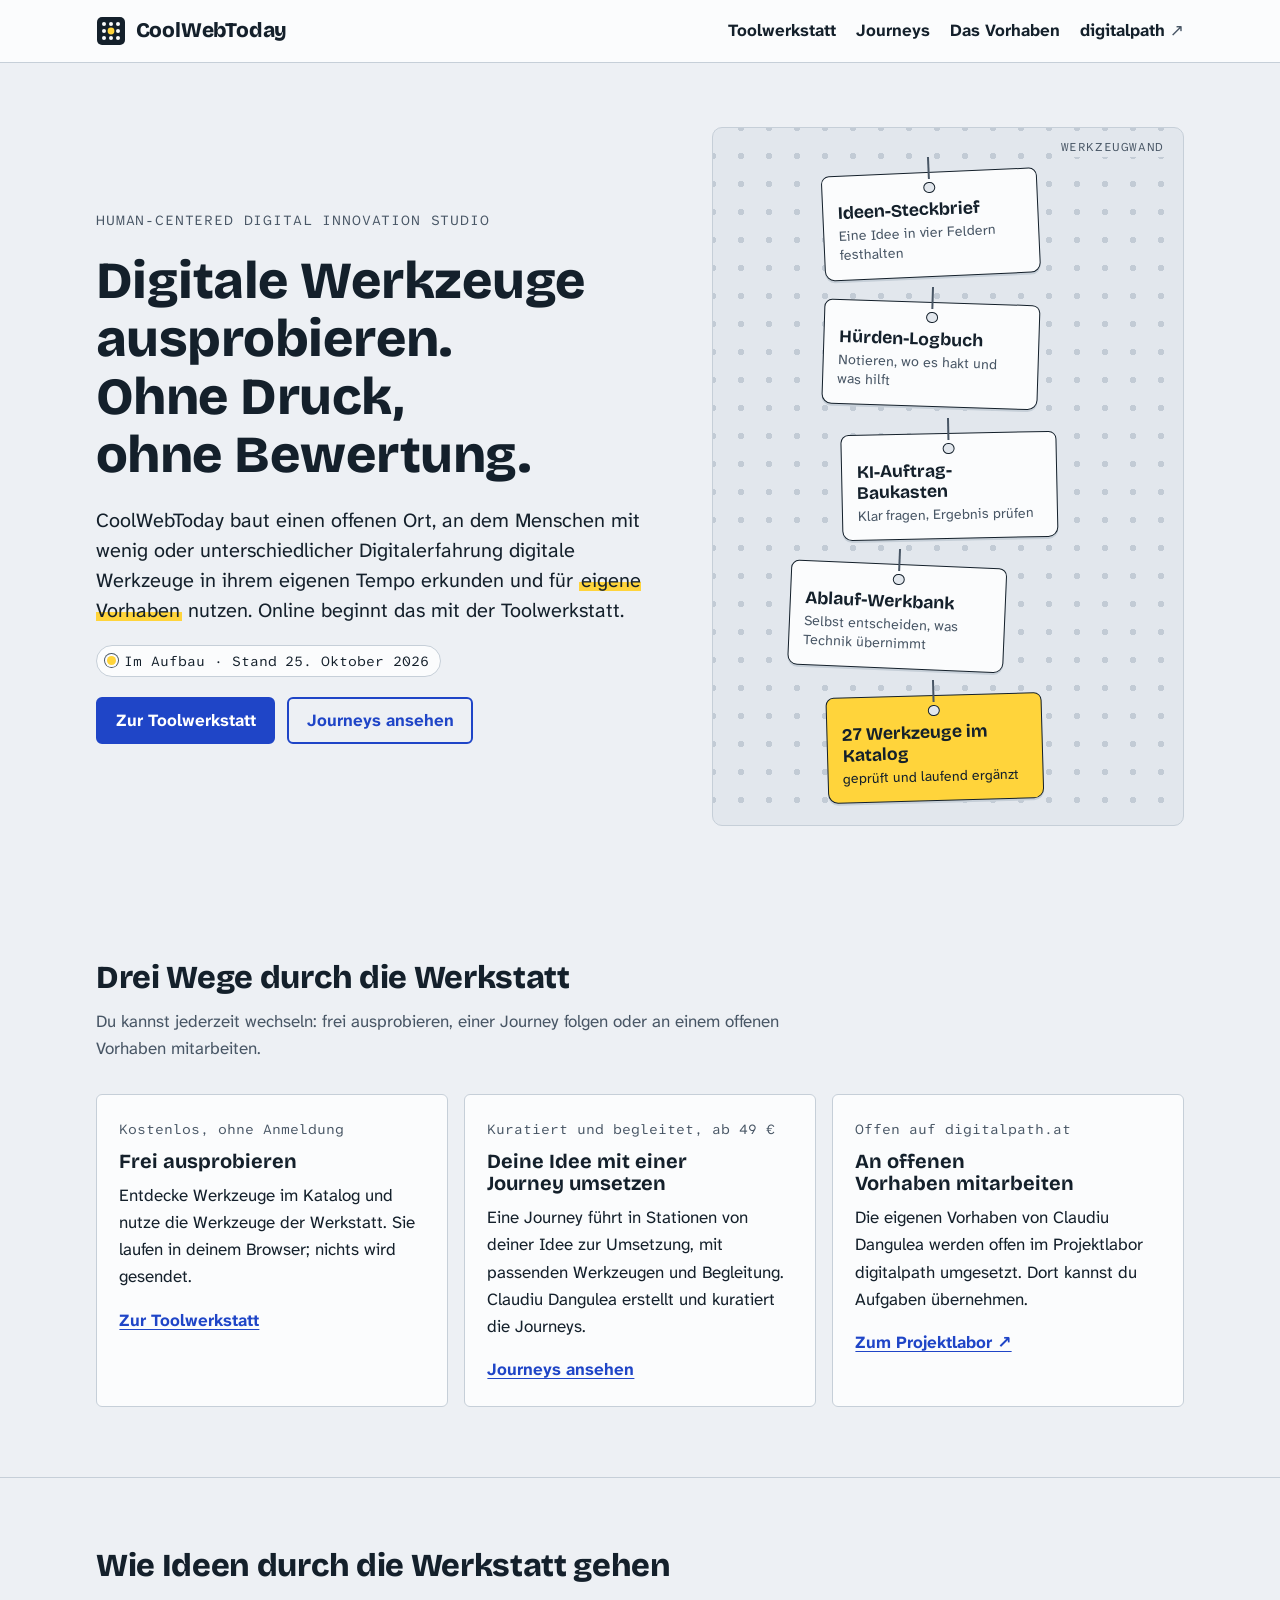
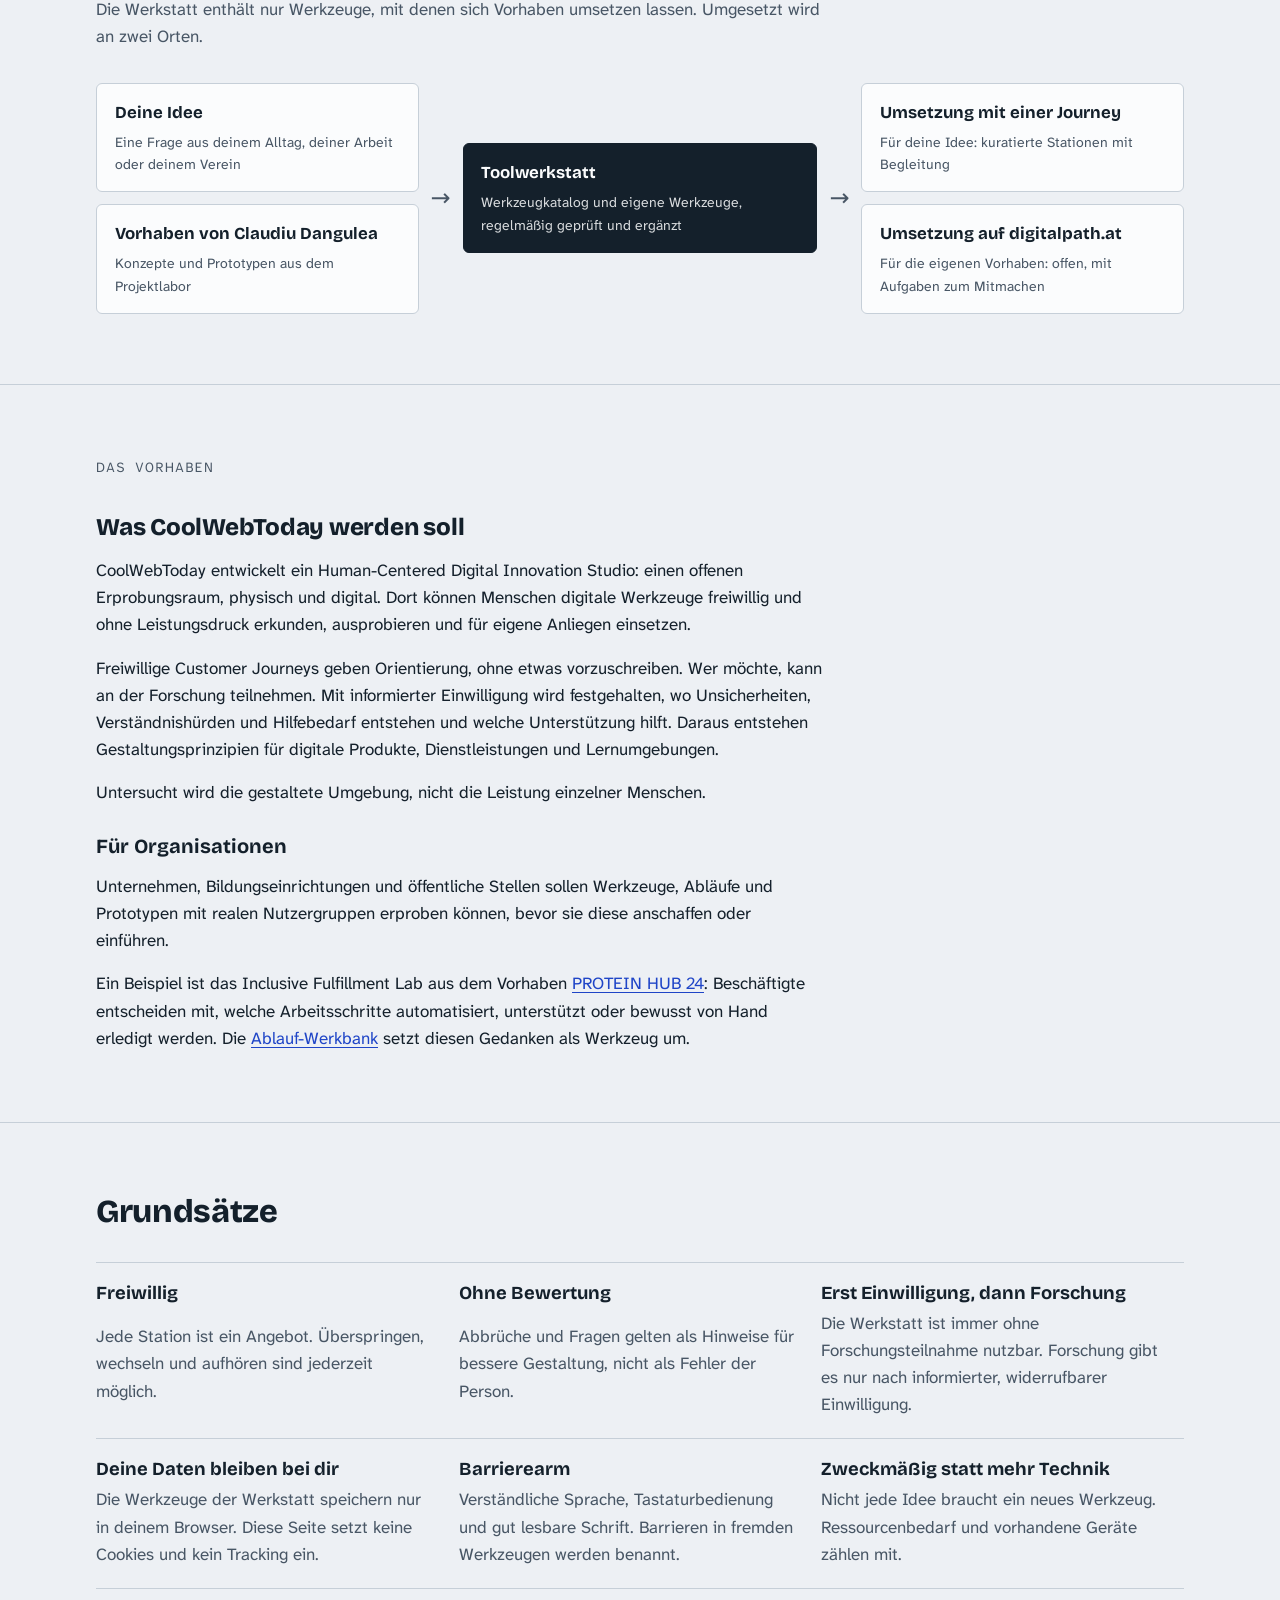
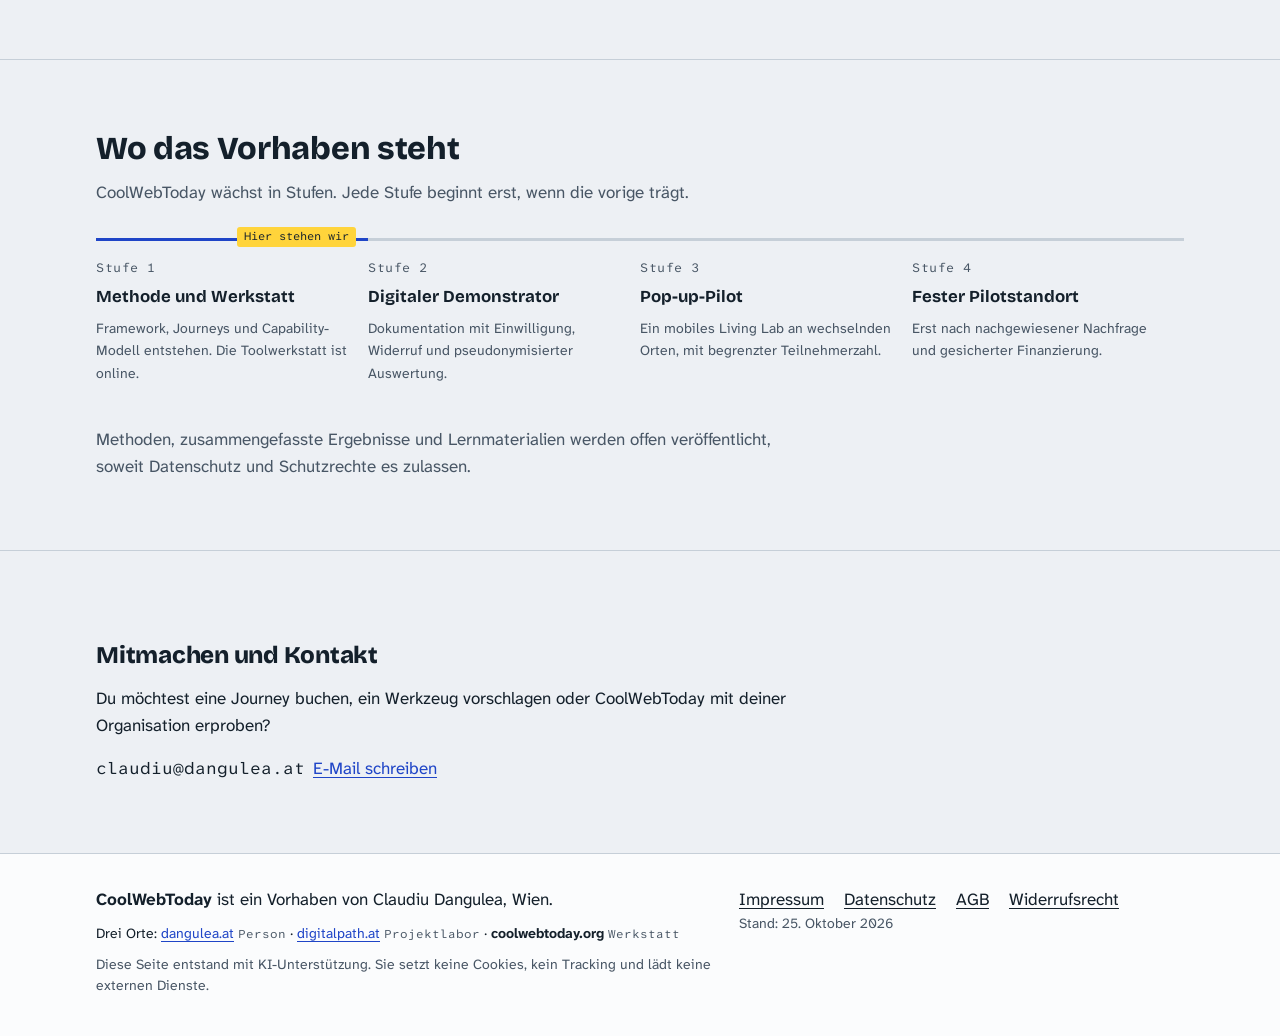
==== commit 363888c0: "Ablauf-Werkbank, Journey „Die eigene Arbeit mitgestalten“, Drei-Orte-Verlinkung - Neues Browser-Werk" ====
--- a/index.html
+++ b/index.html
@@ -47,6 +47,7 @@
           <li><a class="tag" href="werkzeuge/steckbrief.html"><strong>Ideen-Steckbrief</strong><span>Eine Idee in vier Feldern festhalten</span></a></li>
           <li><a class="tag" href="werkzeuge/logbuch.html"><strong>Hürden-Logbuch</strong><span>Notieren, wo es hakt und was hilft</span></a></li>
           <li><a class="tag" href="werkzeuge/ki-auftrag.html"><strong>KI-Auftrag-Baukasten</strong><span>Klar fragen, Ergebnis prüfen</span></a></li>
+          <li><a class="tag" href="werkzeuge/ablauf.html"><strong>Ablauf-Werkbank</strong><span>Selbst entscheiden, was Technik übernimmt</span></a></li>
           <li><a class="tag count" href="werkstatt.html#werkzeugwand"><strong data-tool-count>Werkzeugkatalog</strong><span>geprüft und laufend ergänzt</span></a></li>
         </ul>
       </div>
@@ -116,6 +117,7 @@
         <p>Untersucht wird die gestaltete Umgebung, nicht die Leistung einzelner Menschen.</p>
         <h3>Für Organisationen</h3>
         <p>Unternehmen, Bildungseinrichtungen und öffentliche Stellen sollen Werkzeuge, Abläufe und Prototypen mit realen Nutzergruppen erproben können, bevor sie diese anschaffen oder einführen.</p>
+        <p>Ein Beispiel ist das Inclusive Fulfillment Lab aus dem Vorhaben <a href="https://www.digitalpath.at/#protein-hub-24" rel="noopener" target="_blank">PROTEIN HUB 24</a>: Beschäftigte entscheiden mit, welche Arbeitsschritte automatisiert, unterstützt oder bewusst von Hand erledigt werden. Die <a href="werkzeuge/ablauf.html">Ablauf-Werkbank</a> setzt diesen Gedanken als Werkzeug um.</p>
       </div>
     </div>
   </section>
@@ -167,6 +169,7 @@
   <div class="wrap">
     <div>
       <p><strong>CoolWebToday</strong> ist ein Vorhaben von Claudiu Dangulea, Wien.</p>
+      <p class="orte">Drei Orte: <a href="https://www.dangulea.at" rel="noopener" target="_blank">dangulea.at</a> <span>Person</span> · <a href="https://www.digitalpath.at" rel="noopener" target="_blank">digitalpath.at</a> <span>Projektlabor</span> · <strong>coolwebtoday.org</strong> <span>Werkstatt</span></p>
       <small>Diese Seite entstand mit KI-Unterstützung. Sie setzt keine Cookies, kein Tracking und lädt keine externen Dienste.</small>
     </div>
     <div>
@@ -175,7 +178,6 @@
         <li><a href="datenschutz.html">Datenschutz</a></li>
         <li><a href="agb.html">AGB</a></li>
         <li><a href="widerruf.html">Widerrufsrecht</a></li>
-        <li><a href="https://www.digitalpath.at" rel="noopener" target="_blank">digitalpath.at</a></li>
       </ul>
       <small>Stand: <span data-stand>25. Oktober 2026</span></small>
     </div>
--- a/assets/site.css
+++ b/assets/site.css
@@ -216,10 +216,10 @@
 .tag span { font-size: var(--step--1); color: var(--ink-soft); line-height: 1.4; }
 .tag.count { background: var(--mark); color: var(--mark-ink); }
 .tag.count span { color: var(--mark-ink); }
-.tag:nth-child(1) { --tilt: -2.5deg; }
-.tag:nth-child(2) { --tilt: 1.8deg; }
-.tag:nth-child(3) { --tilt: -1.2deg; }
-.tag:nth-child(4) { --tilt: 2.4deg; }
+.tags li:nth-child(1) .tag { --tilt: -2.5deg; }
+.tags li:nth-child(2) .tag { --tilt: 1.8deg; }
+.tags li:nth-child(3) .tag { --tilt: -1.2deg; }
+.tags li:nth-child(4) .tag { --tilt: 2.4deg; }
 a.tag:hover, a.tag:focus-visible { --tilt: 0deg; }
 @media (prefers-reduced-motion: reduce) { .tag { transition: none; } }
 
@@ -377,3 +377,13 @@
 .tool-date { font-size: 0.75rem; color: var(--ink-soft); margin-top: -0.25rem; }
 .btn:disabled { opacity: 0.45; cursor: not-allowed; filter: none; }
 .journey:target, .journey.focus, .tool.focus { outline: 3px solid var(--mark); outline-offset: 3px; }
+
+/* Ablauf-Werkbank */
+.steps { list-style: none; margin: 0.4rem 0 0; padding: 0; display: grid; gap: 0.8rem; }
+.step { display: grid; gap: 0.6rem; padding: 0.9rem 1rem; border: 1px solid var(--line); border-radius: var(--radius); background: var(--ground); min-width: 0; }
+.step-mode { border: 0; margin: 0; padding: 0; min-width: 0; }
+.step-tools { gap: 0.4rem; }
+
+.orte { margin: 0.6rem 0; font-size: var(--step--1); }
+.orte span { font-family: var(--mono); font-size: 0.75rem; color: var(--ink-soft); }
+.tags li:nth-child(5) .tag { --tilt: -1.6deg; }
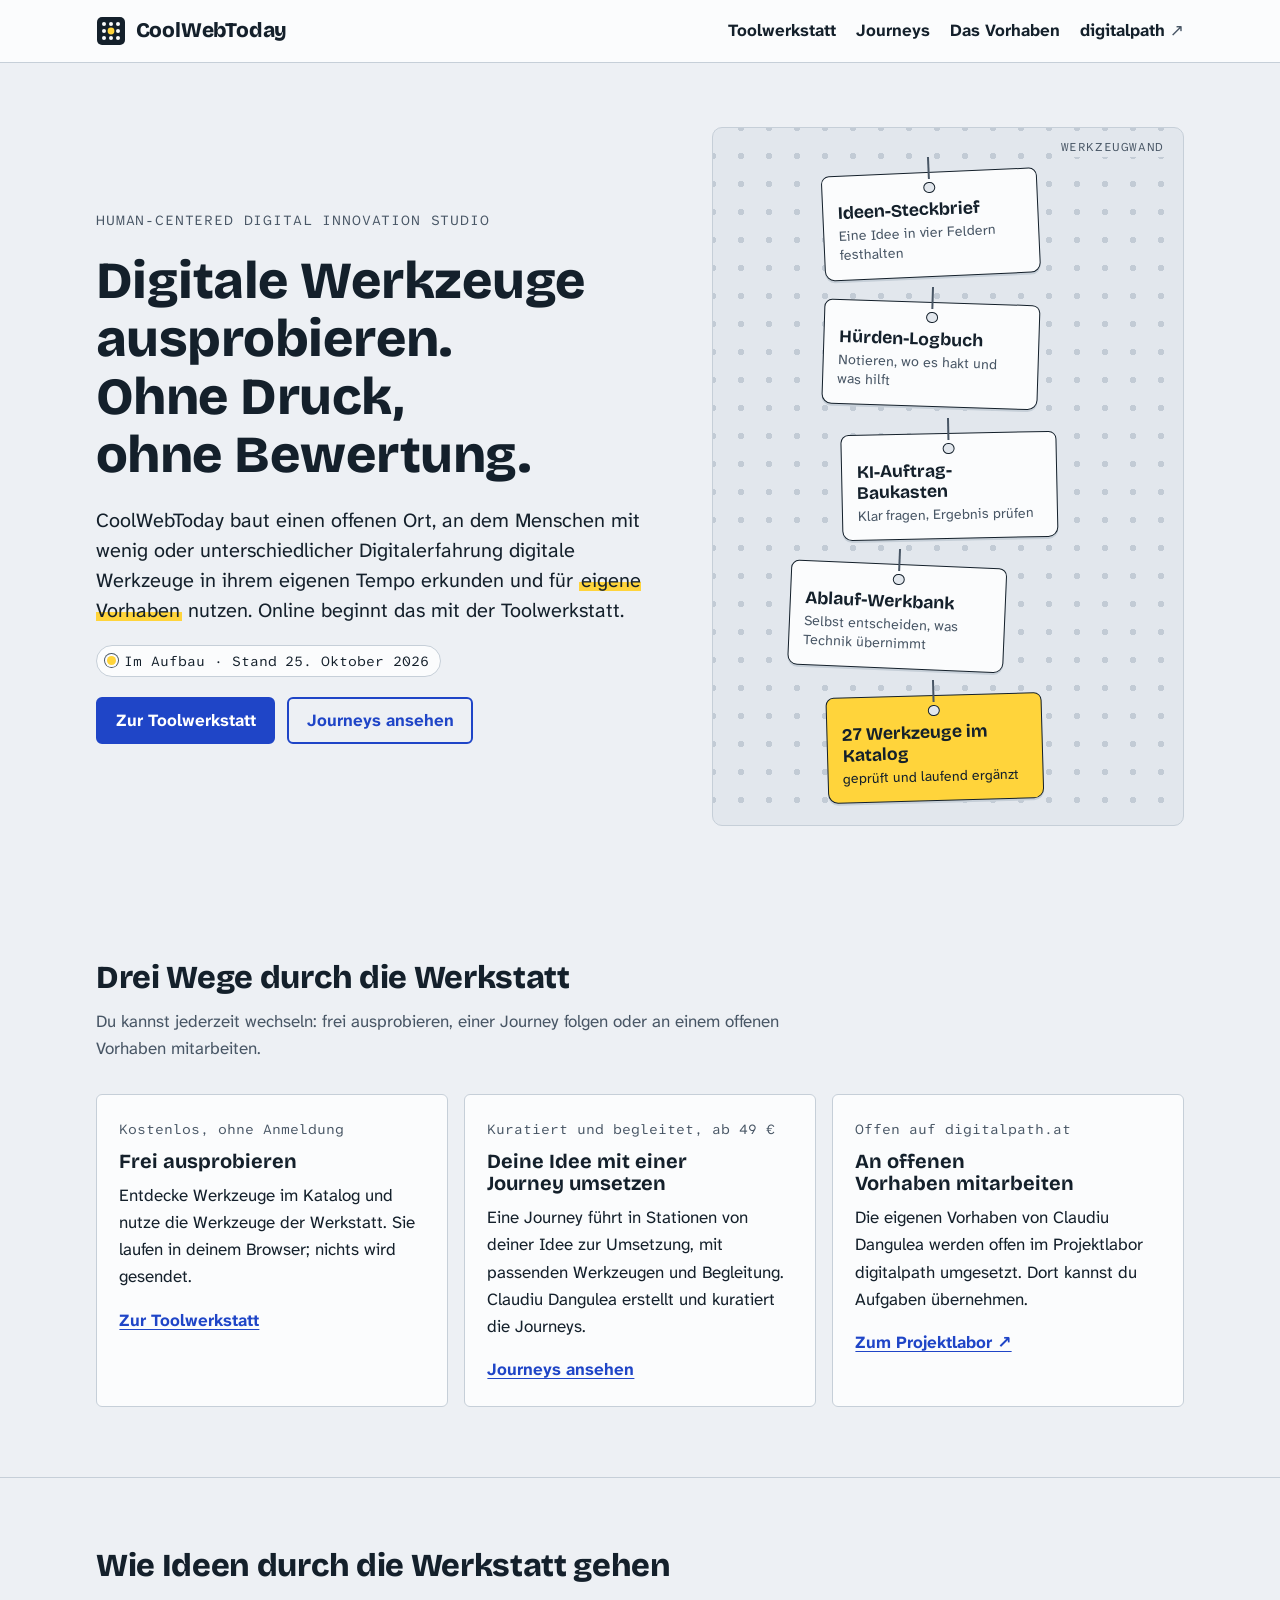
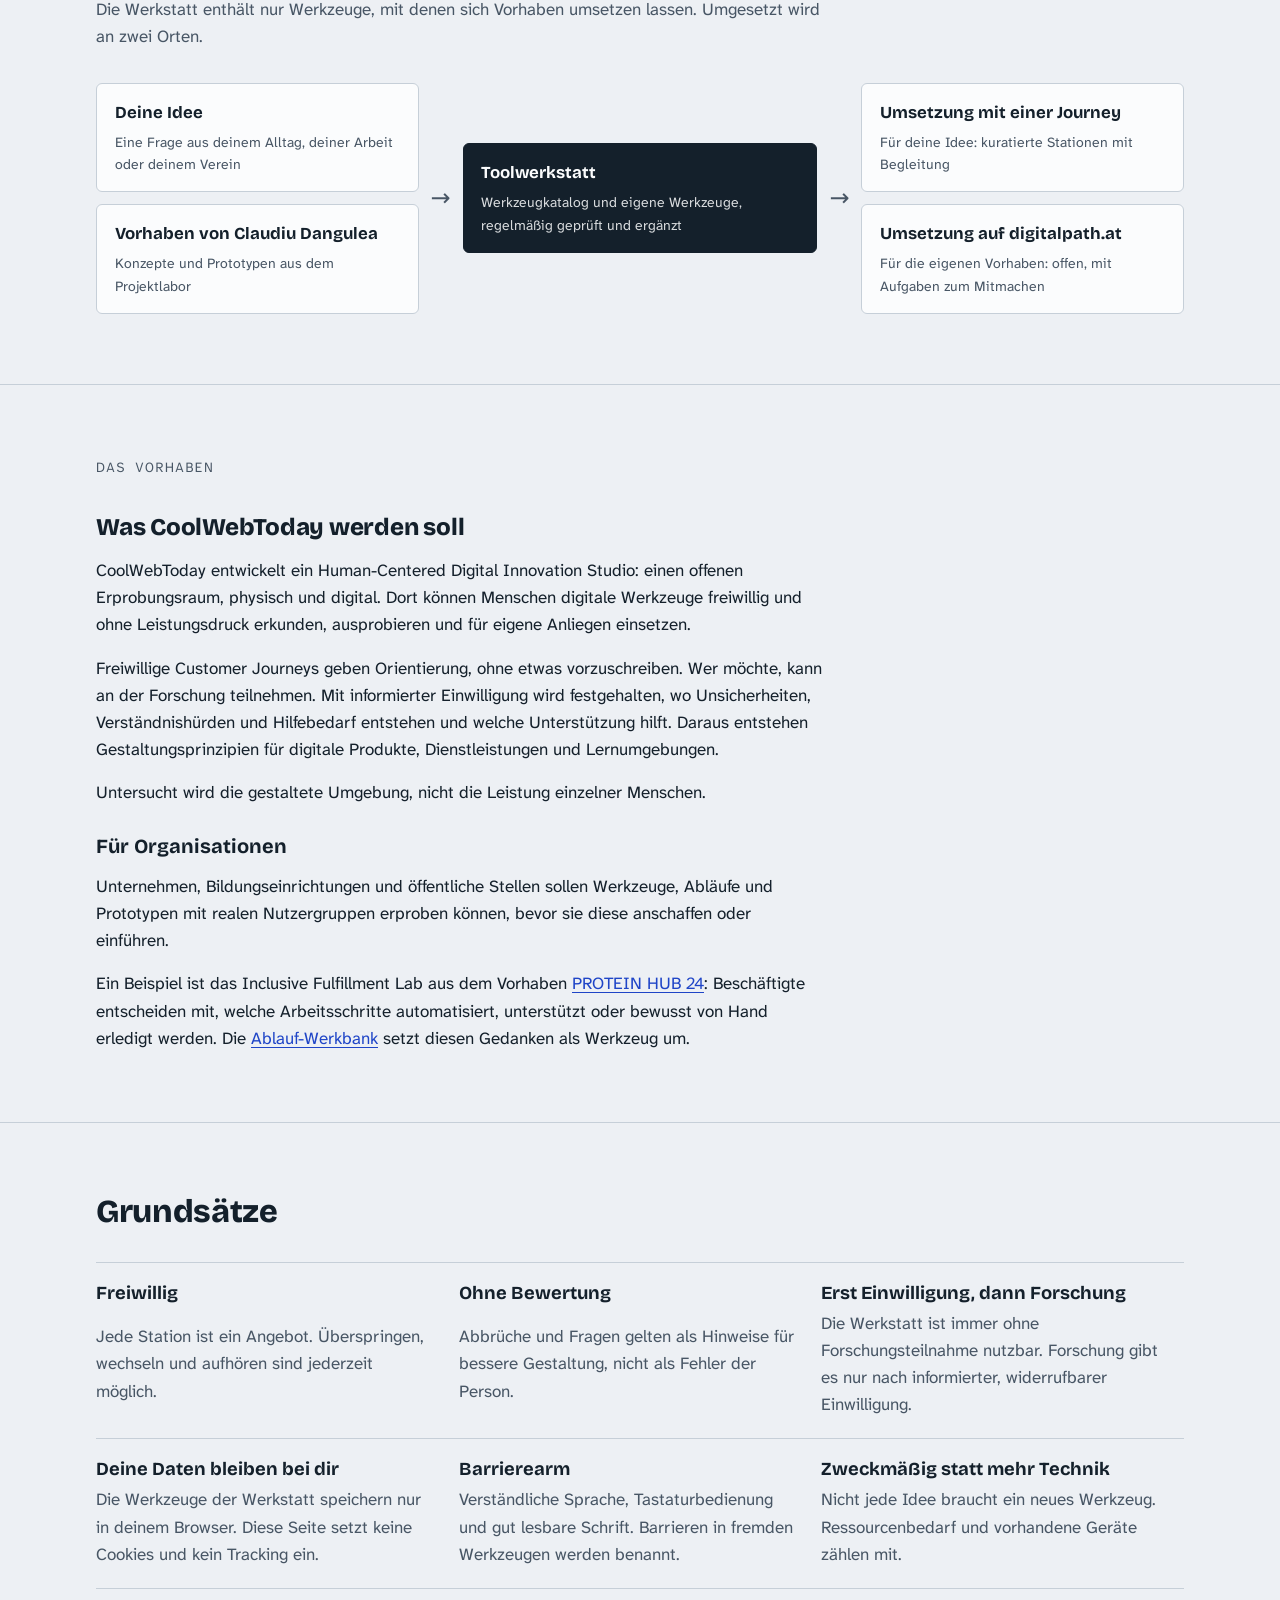
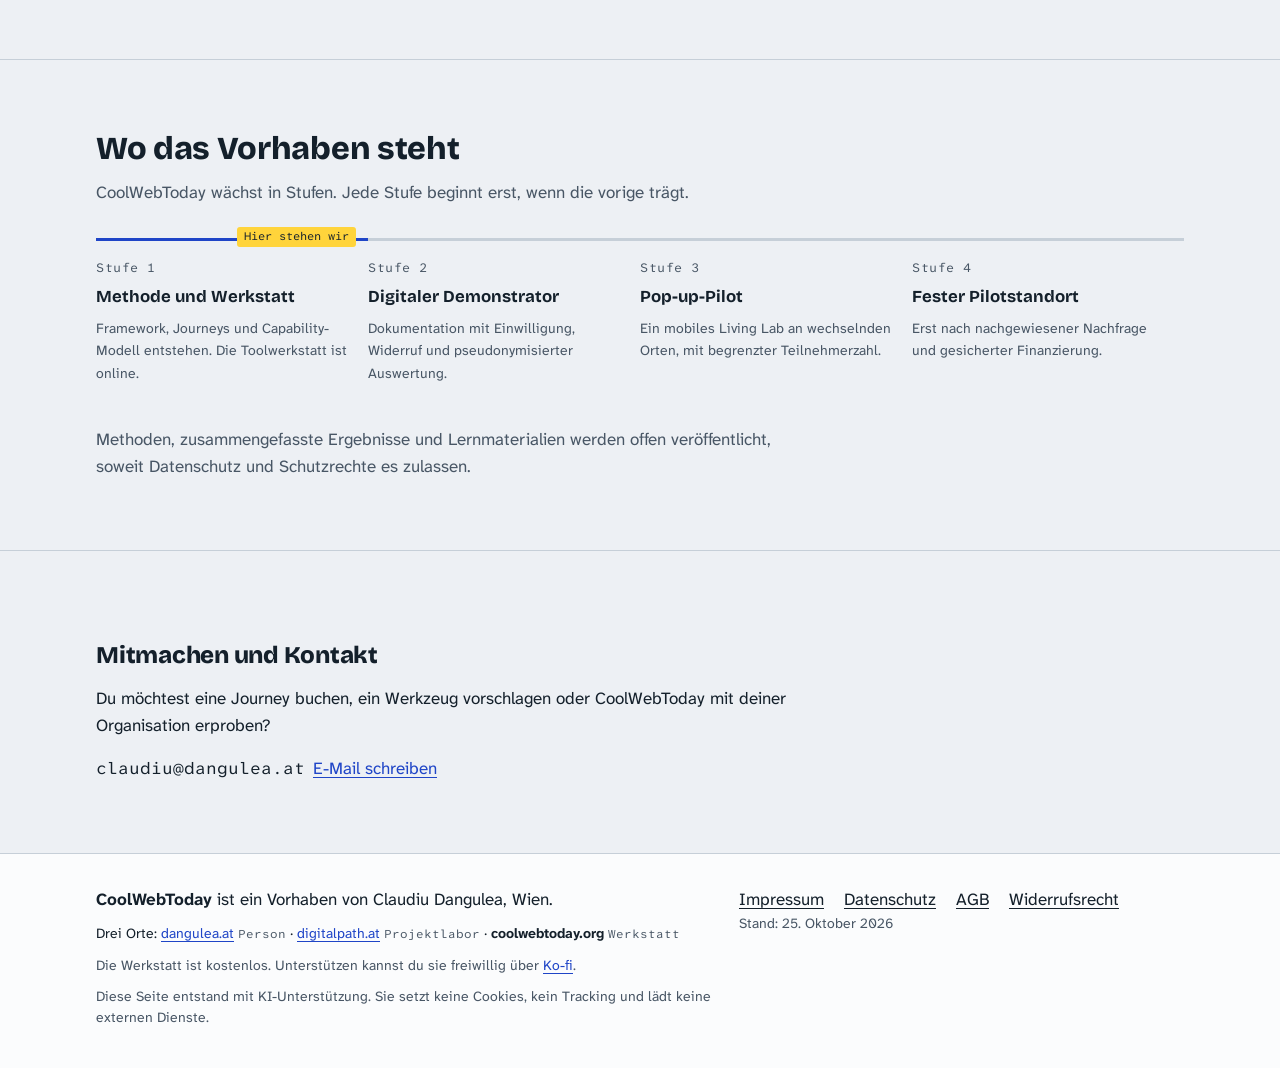
==== commit 11023537: "Ko-fi für freiwillige Unterstützung; Datenschutz ergänzt Co-Authored-By: Claude Opus 5.5 <noreply@an" ====
--- a/index.html
+++ b/index.html
@@ -170,6 +170,7 @@
     <div>
       <p><strong>CoolWebToday</strong> ist ein Vorhaben von Claudiu Dangulea, Wien.</p>
       <p class="orte">Drei Orte: <a href="https://www.dangulea.at" rel="noopener" target="_blank">dangulea.at</a> <span>Person</span> · <a href="https://www.digitalpath.at" rel="noopener" target="_blank">digitalpath.at</a> <span>Projektlabor</span> · <strong>coolwebtoday.org</strong> <span>Werkstatt</span></p>
+      <p class="unterstuetzen">Die Werkstatt ist kostenlos. Unterstützen kannst du sie freiwillig über <a class="ext" href="https://ko-fi.com/danguleaclaudiu" rel="noopener" target="_blank">Ko-fi</a>.</p>
       <small>Diese Seite entstand mit KI-Unterstützung. Sie setzt keine Cookies, kein Tracking und lädt keine externen Dienste.</small>
     </div>
     <div>
--- a/assets/site.css
+++ b/assets/site.css
@@ -386,4 +386,5 @@
 
 .orte { margin: 0.6rem 0; font-size: var(--step--1); }
 .orte span { font-family: var(--mono); font-size: 0.75rem; color: var(--ink-soft); }
+.unterstuetzen { margin: 0 0 0.6rem; font-size: var(--step--1); color: var(--ink-soft); }
 .tags li:nth-child(5) .tag { --tilt: -1.6deg; }
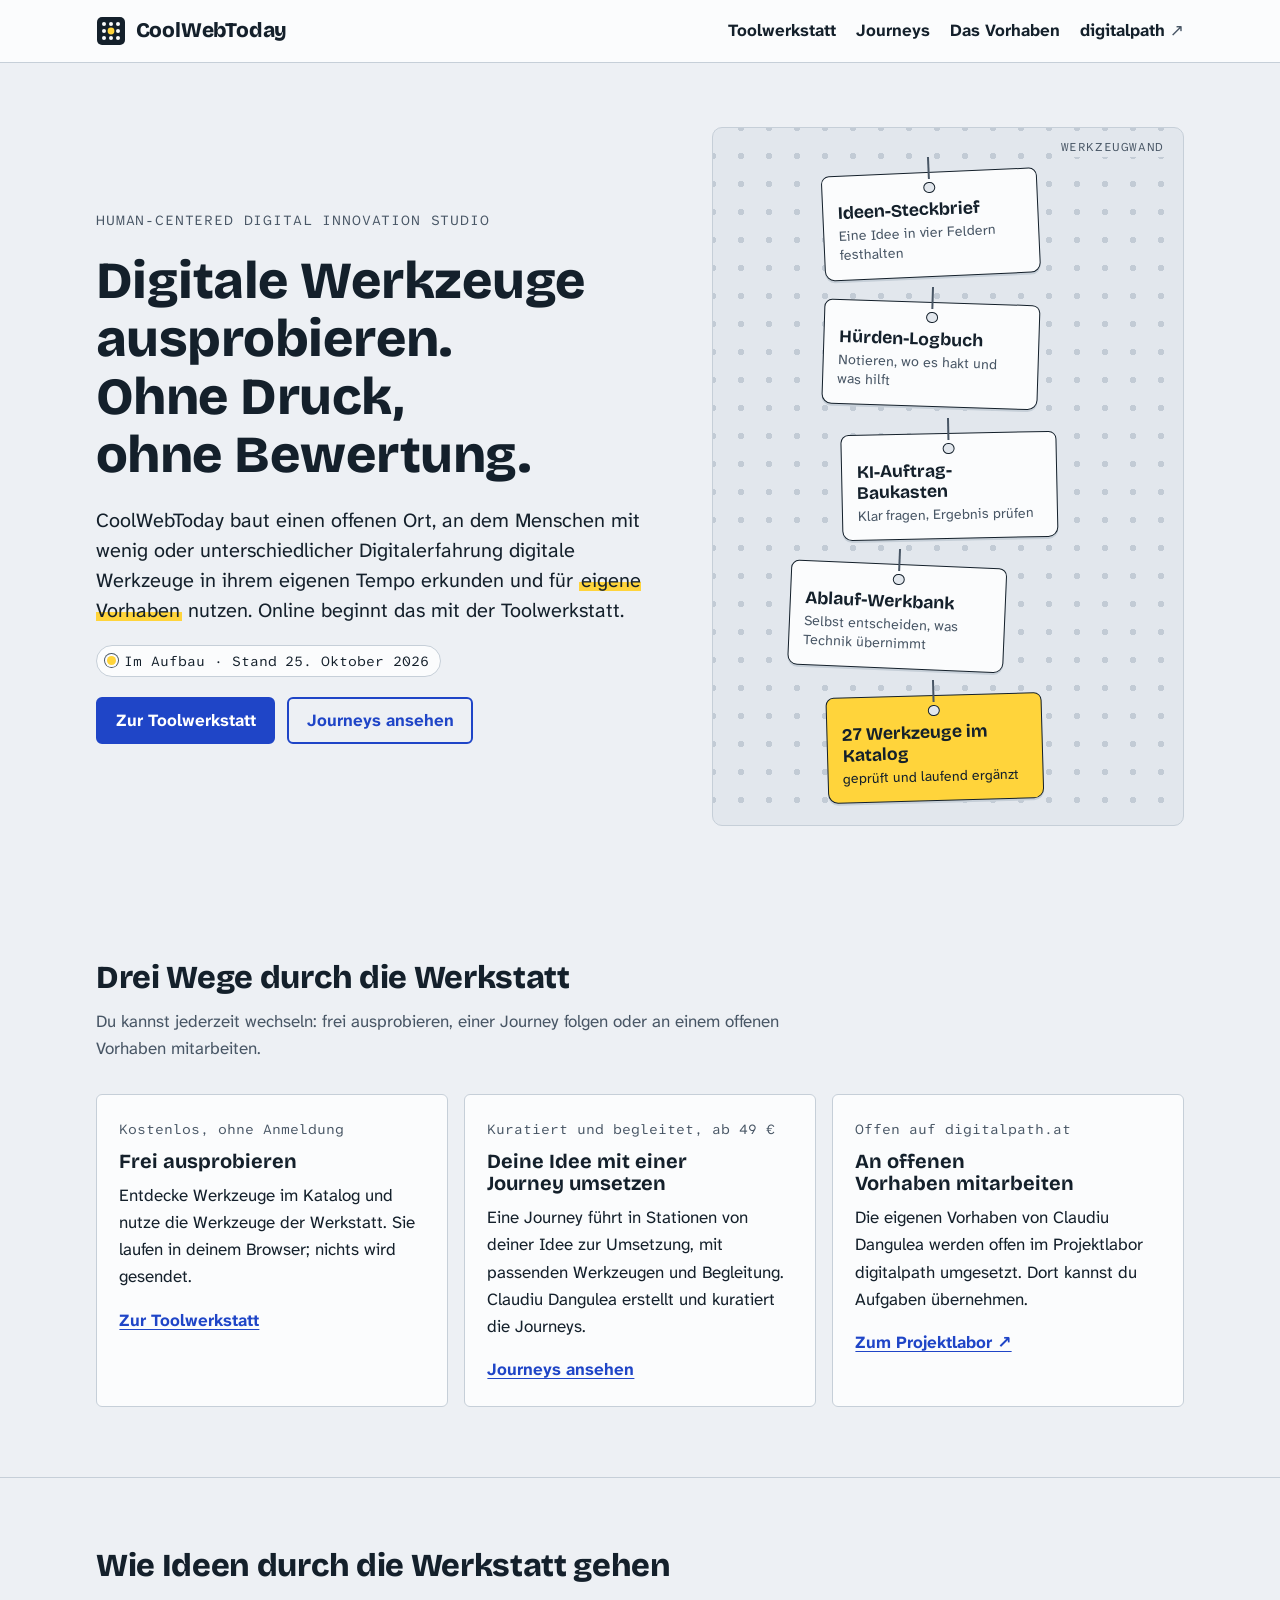
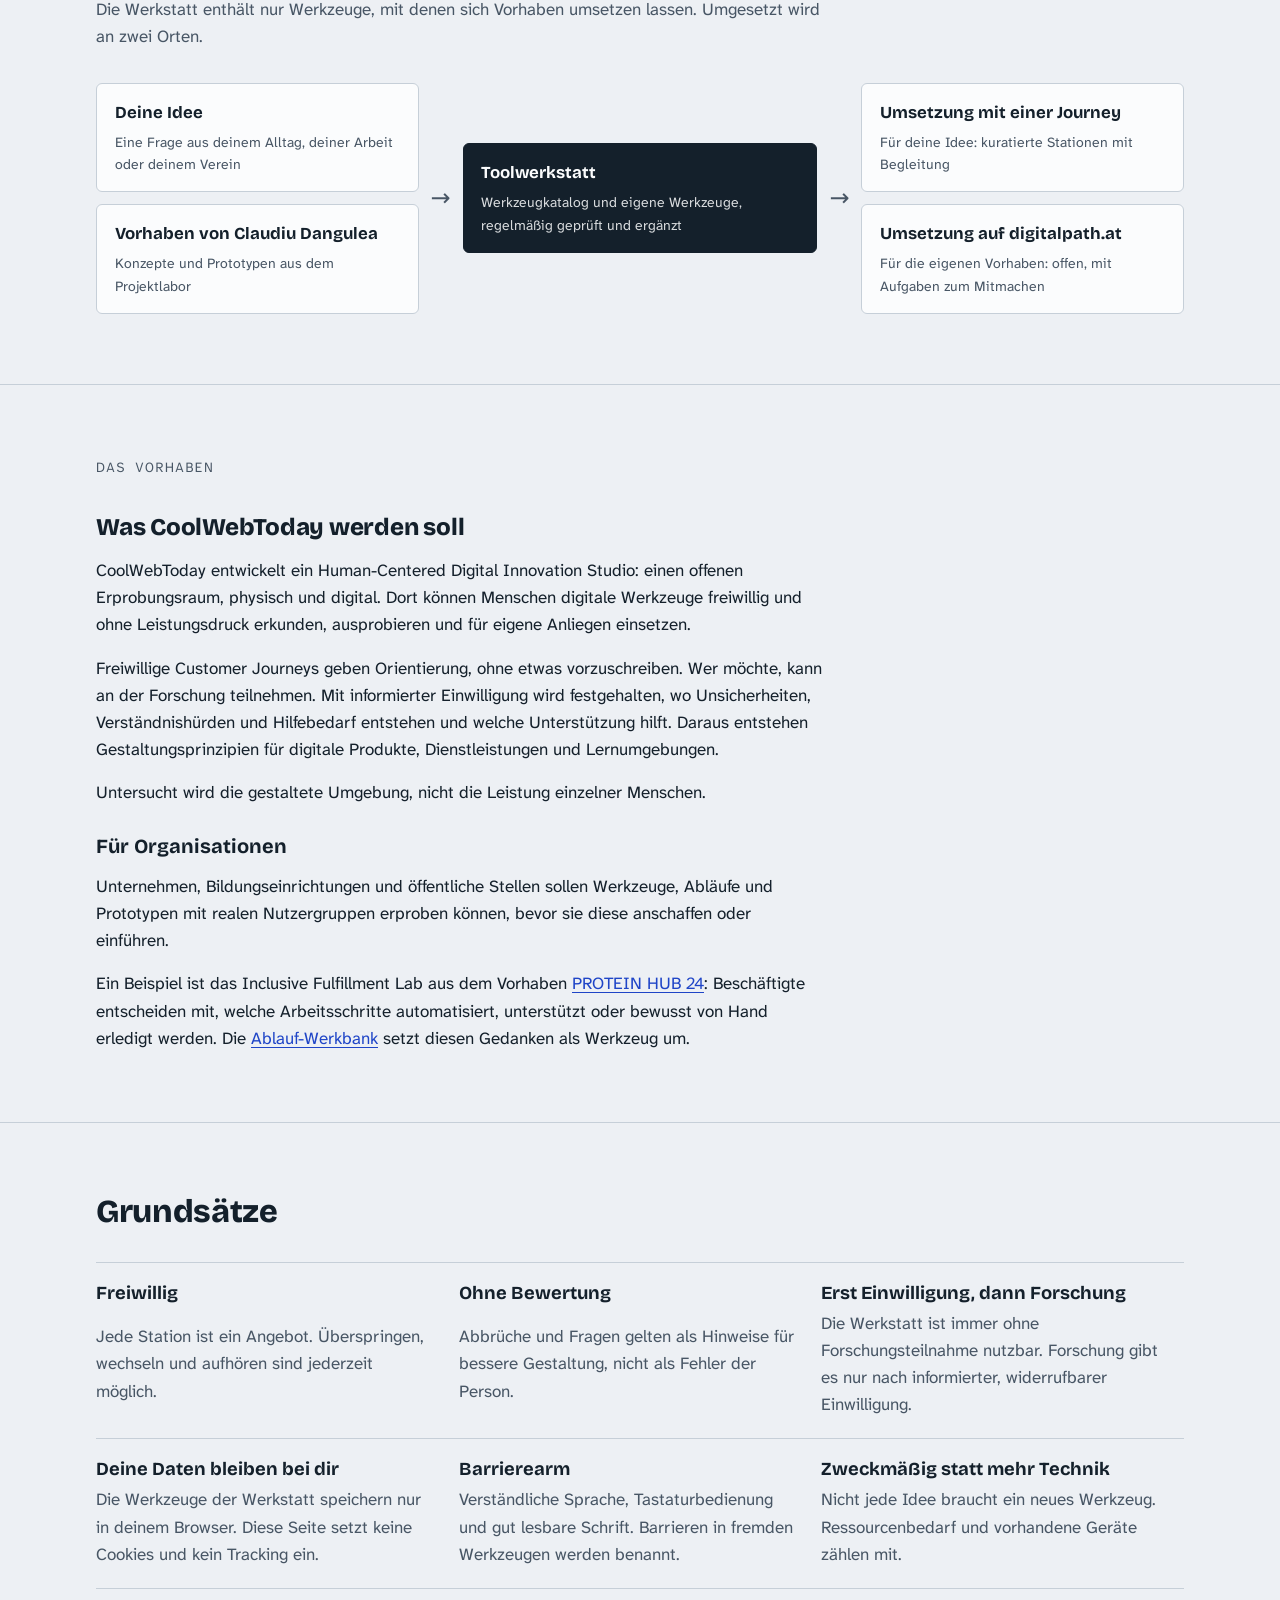
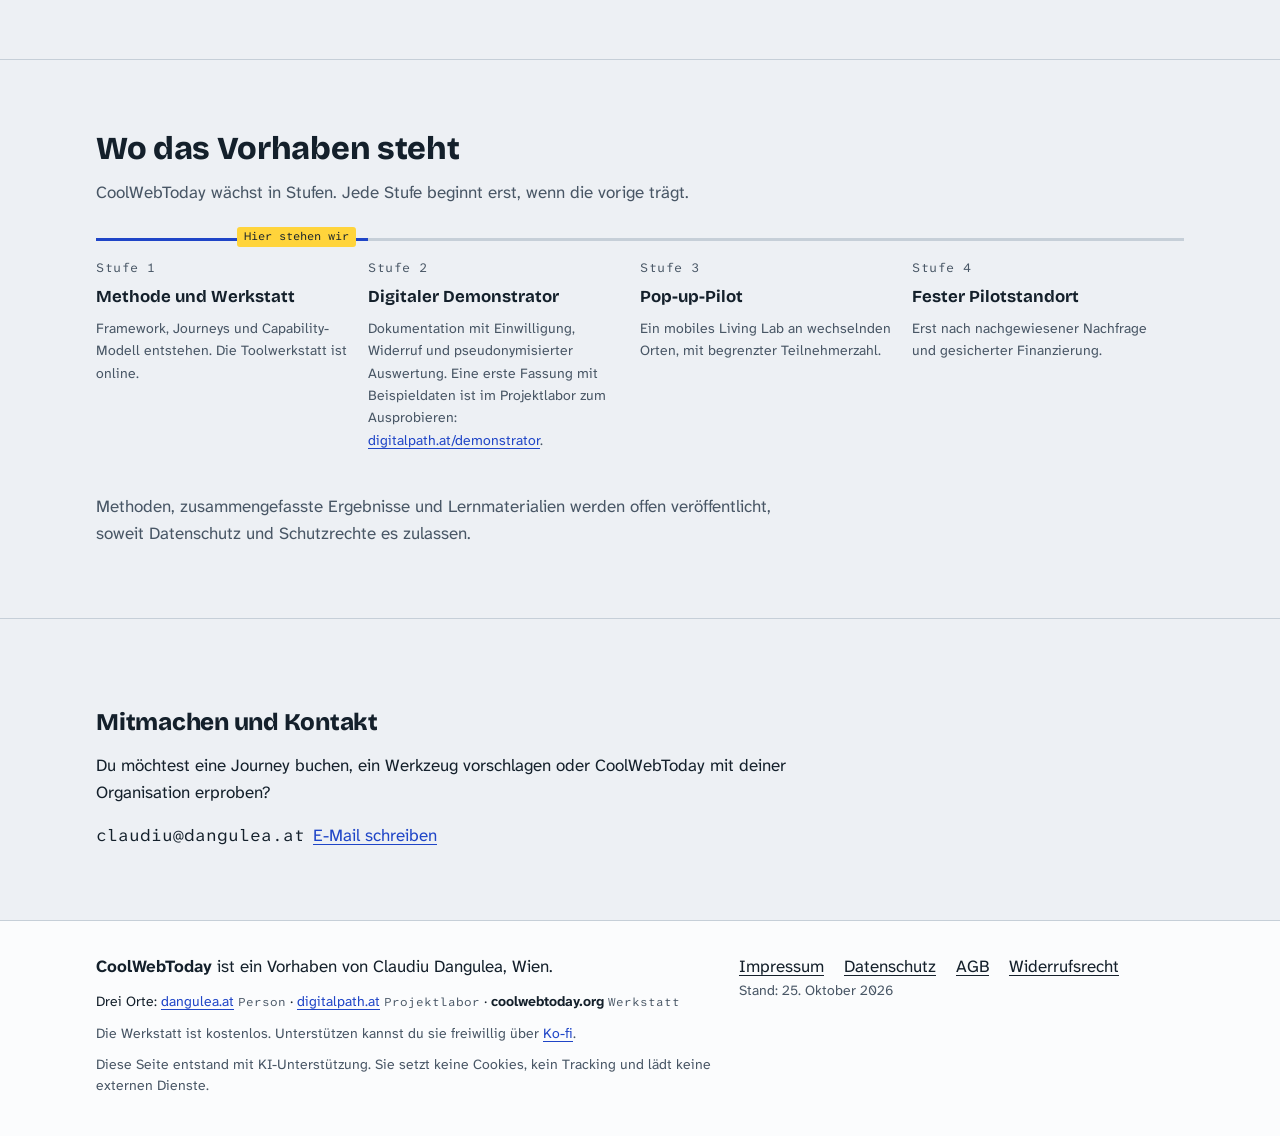
==== commit a09dac4c: "Stufe Digitaler Demonstrator: Link auf digitalpath.at/demonstrator Co-Authored-By: Claude Opus 5.5 <" ====
--- a/index.html
+++ b/index.html
@@ -146,7 +146,7 @@
       </div>
       <ol class="stages">
         <li class="stage current"><b>Methode und Werkstatt</b><span>Framework, Journeys und Capability-Modell entstehen. Die Toolwerkstatt ist online.</span></li>
-        <li class="stage"><b>Digitaler Demonstrator</b><span>Dokumentation mit Einwilligung, Widerruf und pseudonymisierter Auswertung.</span></li>
+        <li class="stage"><b>Digitaler Demonstrator</b><span>Dokumentation mit Einwilligung, Widerruf und pseudonymisierter Auswertung. Eine erste Fassung mit Beispieldaten ist im Projektlabor zum Ausprobieren: <a href="https://www.digitalpath.at/demonstrator/" rel="noopener" target="_blank">digitalpath.at/demonstrator</a>.</span></li>
         <li class="stage"><b>Pop-up-Pilot</b><span>Ein mobiles Living Lab an wechselnden Orten, mit begrenzter Teilnehmerzahl.</span></li>
         <li class="stage"><b>Fester Pilotstandort</b><span>Erst nach nachgewiesener Nachfrage und gesicherter Finanzierung.</span></li>
       </ol>
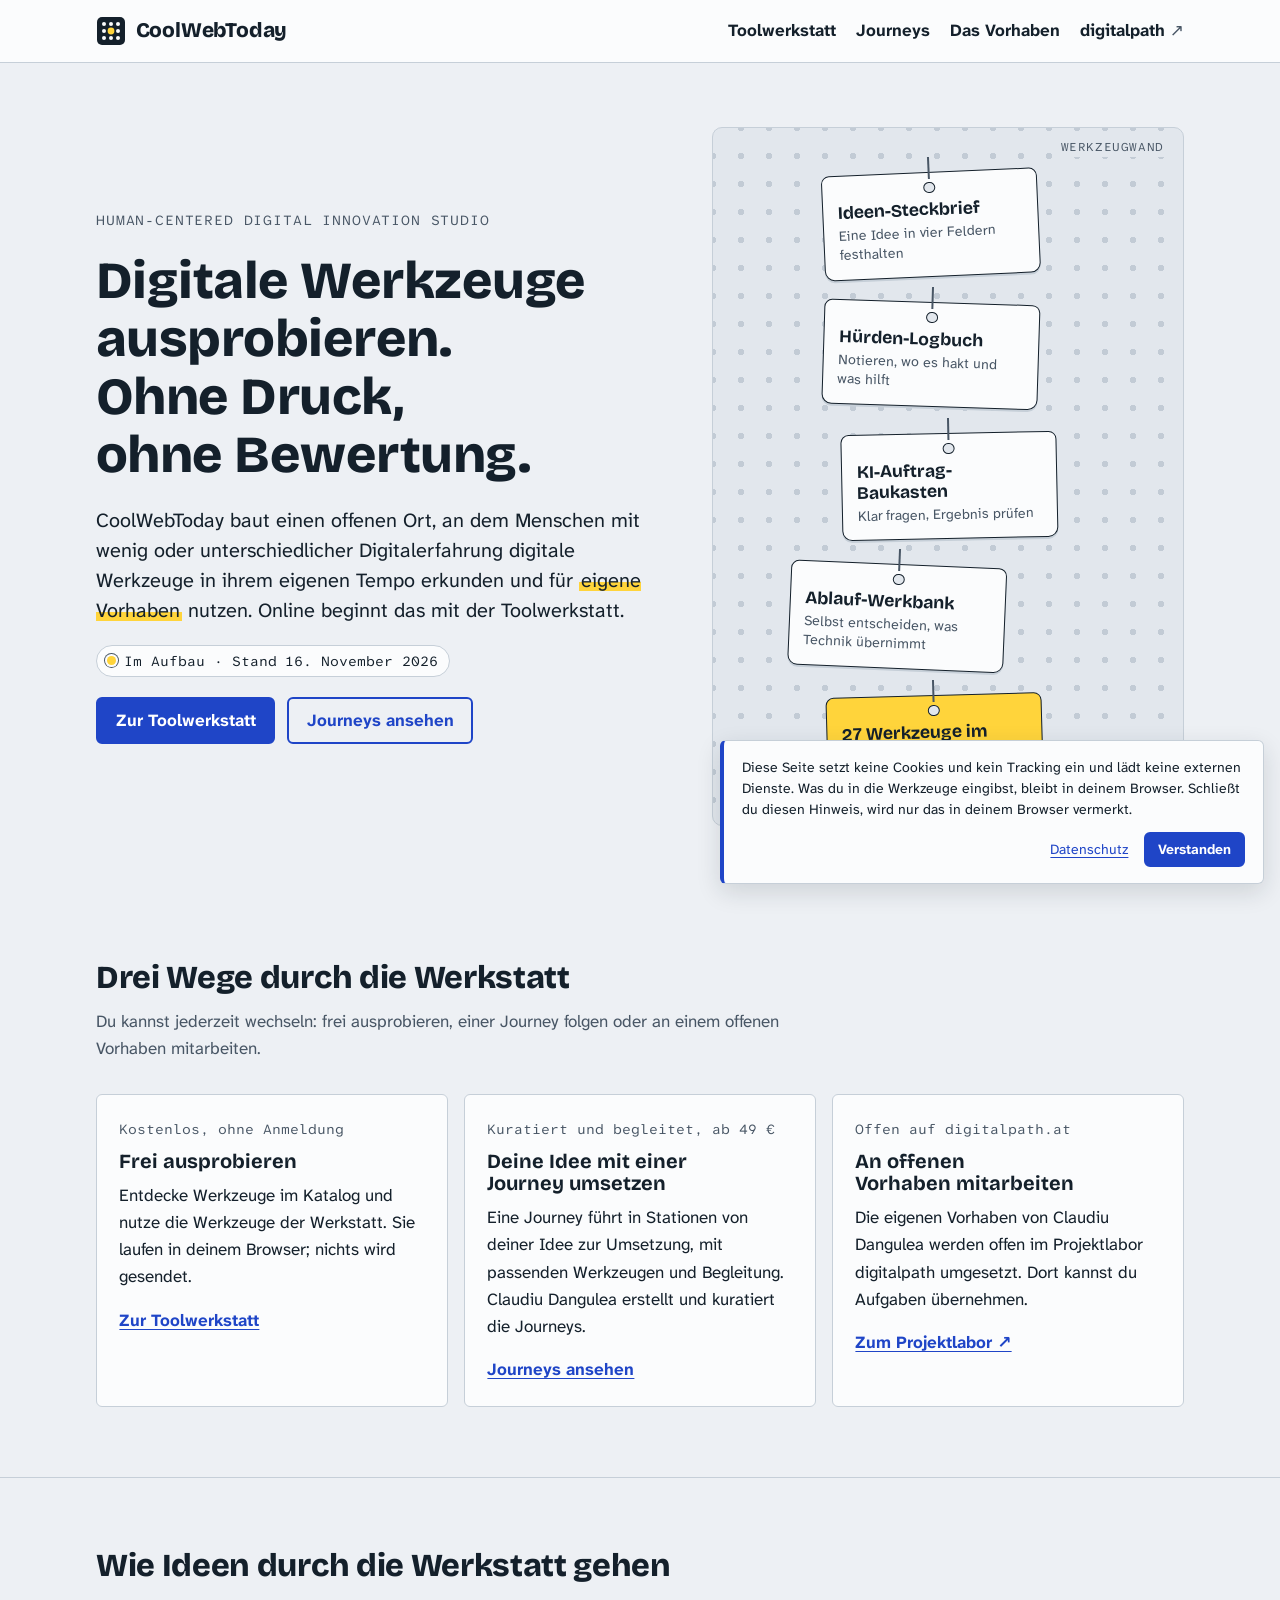
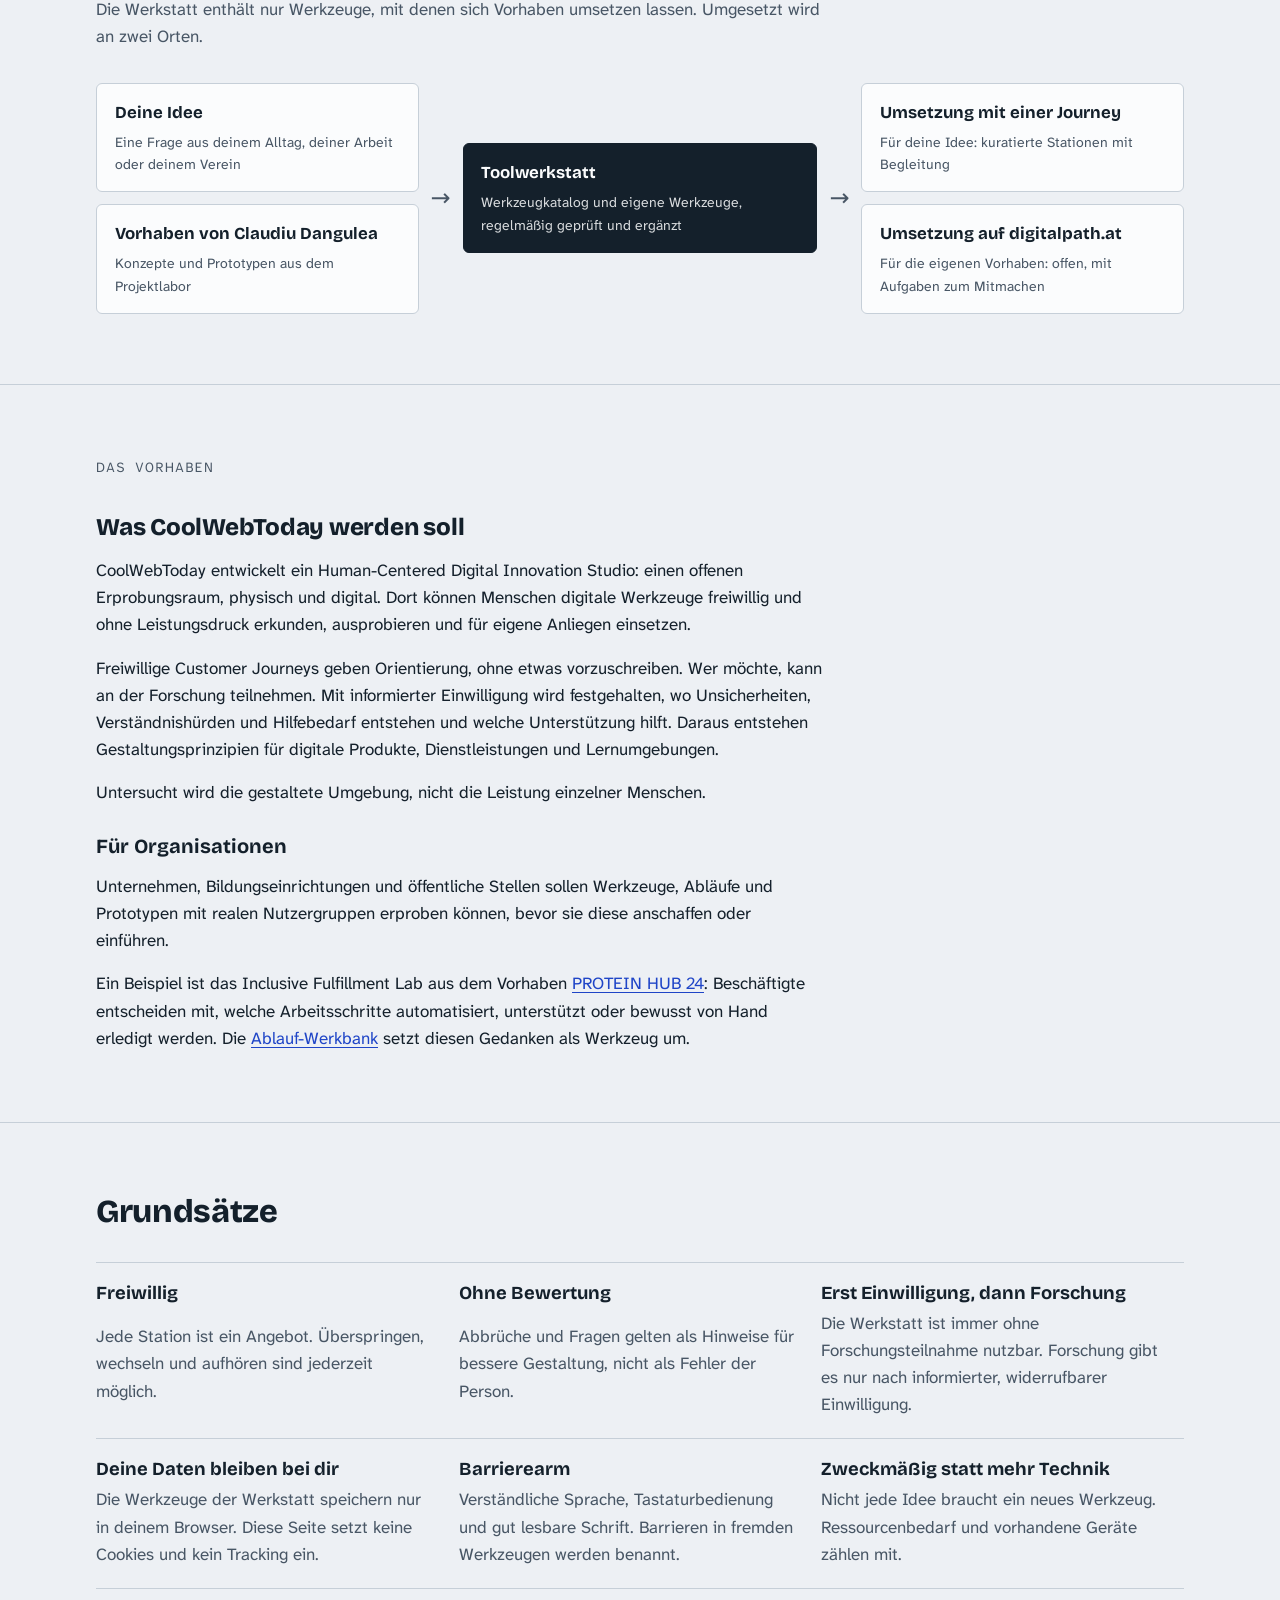
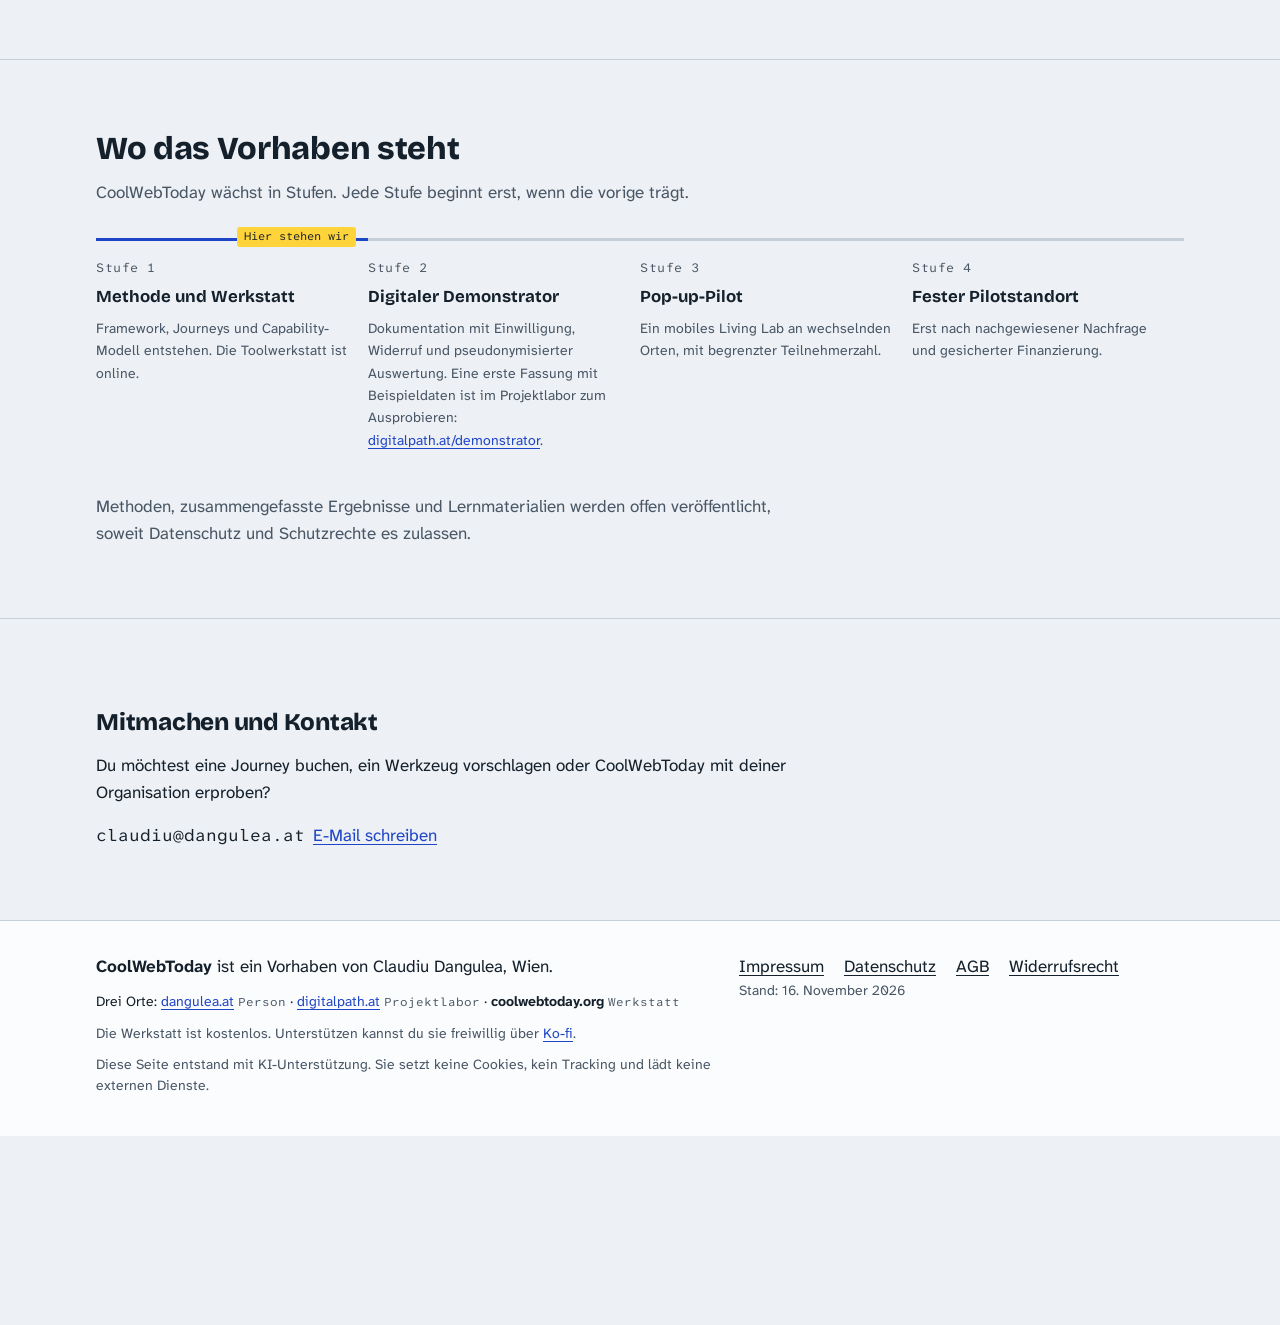
==== commit e81e1351: "Datenschutzhinweis ohne Einwilligungsabfrage Hinweis am unteren Rand: keine Cookies, kein Tracking, " ====
--- a/index.html
+++ b/index.html
@@ -3,9 +3,58 @@
 <head>
 <meta charset="utf-8">
 <meta name="viewport" content="width=device-width, initial-scale=1, viewport-fit=cover">
-<title>CoolWebToday</title>
-<meta name="claude:viewport-fit-sides" content="cover">
-<meta name="description" content="CoolWebToday entwickelt ein offenes Living Lab, in dem Menschen digitale Werkzeuge ohne Druck und ohne Bewertung ausprobieren. Online beginnt es mit der Toolwerkstatt.">
+<title>CoolWebToday – Digitale Werkzeuge ausprobieren, ohne Druck</title>
+<link rel="canonical" href="https://www.coolwebtoday.org/">
+<meta property="og:type" content="website">
+<meta property="og:title" content="CoolWebToday – Digitale Werkzeuge ausprobieren, ohne Druck">
+<meta property="og:description" content="Offenes Living Lab: digitale Werkzeuge ohne Druck und ohne Bewertung ausprobieren. Online beginnt es mit der Toolwerkstatt.">
+<meta property="og:url" content="https://www.coolwebtoday.org/">
+<meta property="og:site_name" content="CoolWebToday">
+<meta property="og:locale" content="de_AT">
+<meta property="og:image" content="https://www.coolwebtoday.org/assets/og-coolwebtoday-v2.png">
+<meta property="og:image:width" content="1200">
+<meta property="og:image:height" content="630">
+<meta property="og:image:alt" content="CoolWebToday – Digitale Werkzeuge ausprobieren. Ohne Druck, ohne Bewertung.">
+<meta name="twitter:card" content="summary_large_image">
+<script type="application/ld+json">
+{
+  "@context": "https://schema.org",
+  "@graph": [
+    {
+      "@type": "Organization",
+      "@id": "https://www.coolwebtoday.org/#organization",
+      "name": "CoolWebToday",
+      "url": "https://www.coolwebtoday.org/",
+      "description": "Offenes Living Lab: digitale Werkzeuge ohne Druck und ohne Bewertung ausprobieren. Online beginnt es mit der Toolwerkstatt.",
+      "founder": {
+        "@type": "Person",
+        "name": "Claudiu Dangulea",
+        "url": "https://www.dangulea.at"
+      },
+      "address": {
+        "@type": "PostalAddress",
+        "addressLocality": "Wien",
+        "addressCountry": "AT"
+      },
+      "sameAs": [
+        "https://github.com/intiequals1/coolwebtoday",
+        "https://ko-fi.com/danguleaclaudiu"
+      ]
+    },
+    {
+      "@type": "WebSite",
+      "@id": "https://www.coolwebtoday.org/#website",
+      "url": "https://www.coolwebtoday.org/",
+      "name": "CoolWebToday",
+      "inLanguage": "de",
+      "publisher": {
+        "@id": "https://www.coolwebtoday.org/#organization"
+      }
+    }
+  ]
+}
+</script>
+<meta name="description" content="Offenes Living Lab: digitale Werkzeuge ohne Druck und ohne Bewertung ausprobieren. Online beginnt es mit der Toolwerkstatt.">
 <link rel="stylesheet" href="assets/site.css">
 <link rel="icon" href="assets/favicon.svg" type="image/svg+xml">
 </head>
@@ -35,7 +84,7 @@
         <p class="eyebrow">Human-Centered Digital Innovation Studio</p>
         <h1>Digitale Werkzeuge ausprobieren. Ohne Druck, ohne Bewertung.</h1>
         <p class="lead">CoolWebToday baut einen offenen Ort, an dem Menschen mit wenig oder unterschiedlicher Digitalerfahrung digitale Werkzeuge in ihrem eigenen Tempo erkunden und für <span class="hl">eigene Vorhaben</span> nutzen. Online beginnt das mit der Toolwerkstatt.</p>
-        <p><span class="status">Im Aufbau · Stand <span data-stand>25. Oktober 2026</span></span></p>
+        <p><span class="status">Im Aufbau · Stand <span data-stand>16. November 2026</span></span></p>
         <div class="btn-row">
           <a class="btn" href="werkstatt.html">Zur Toolwerkstatt</a>
           <a class="btn ghost" href="journeys.html">Journeys ansehen</a>
@@ -180,7 +229,7 @@
         <li><a href="agb.html">AGB</a></li>
         <li><a href="widerruf.html">Widerrufsrecht</a></li>
       </ul>
-      <small>Stand: <span data-stand>25. Oktober 2026</span></small>
+      <small>Stand: <span data-stand>16. November 2026</span></small>
     </div>
   </div>
 </footer>
--- a/assets/site.css
+++ b/assets/site.css
@@ -388,3 +388,17 @@
 .orte span { font-family: var(--mono); font-size: 0.75rem; color: var(--ink-soft); }
 .unterstuetzen { margin: 0 0 0.6rem; font-size: var(--step--1); color: var(--ink-soft); }
 .tags li:nth-child(5) .tag { --tilt: -1.6deg; }
+
+/* Datenschutzhinweis (assets/site.js): Information ohne Einwilligungsabfrage */
+.privacy-notice {
+  position: fixed; z-index: 50; right: 1rem; bottom: 1rem; left: 1rem;
+  max-width: 34rem; margin-left: auto;
+  background: var(--surface); color: var(--ink);
+  border: 1px solid var(--line); border-left: 4px solid var(--accent); border-radius: var(--radius);
+  box-shadow: 0 8px 24px rgba(20, 32, 43, .14);
+  padding: 1rem 1.1rem; font-size: var(--step--1); line-height: 1.5;
+}
+.privacy-notice p { margin: 0 0 .75rem; }
+.privacy-notice-actions { display: flex; align-items: center; justify-content: flex-end; gap: 1rem; flex-wrap: wrap; }
+.privacy-notice-actions a { color: var(--accent); }
+@media print { .privacy-notice { display: none; } }
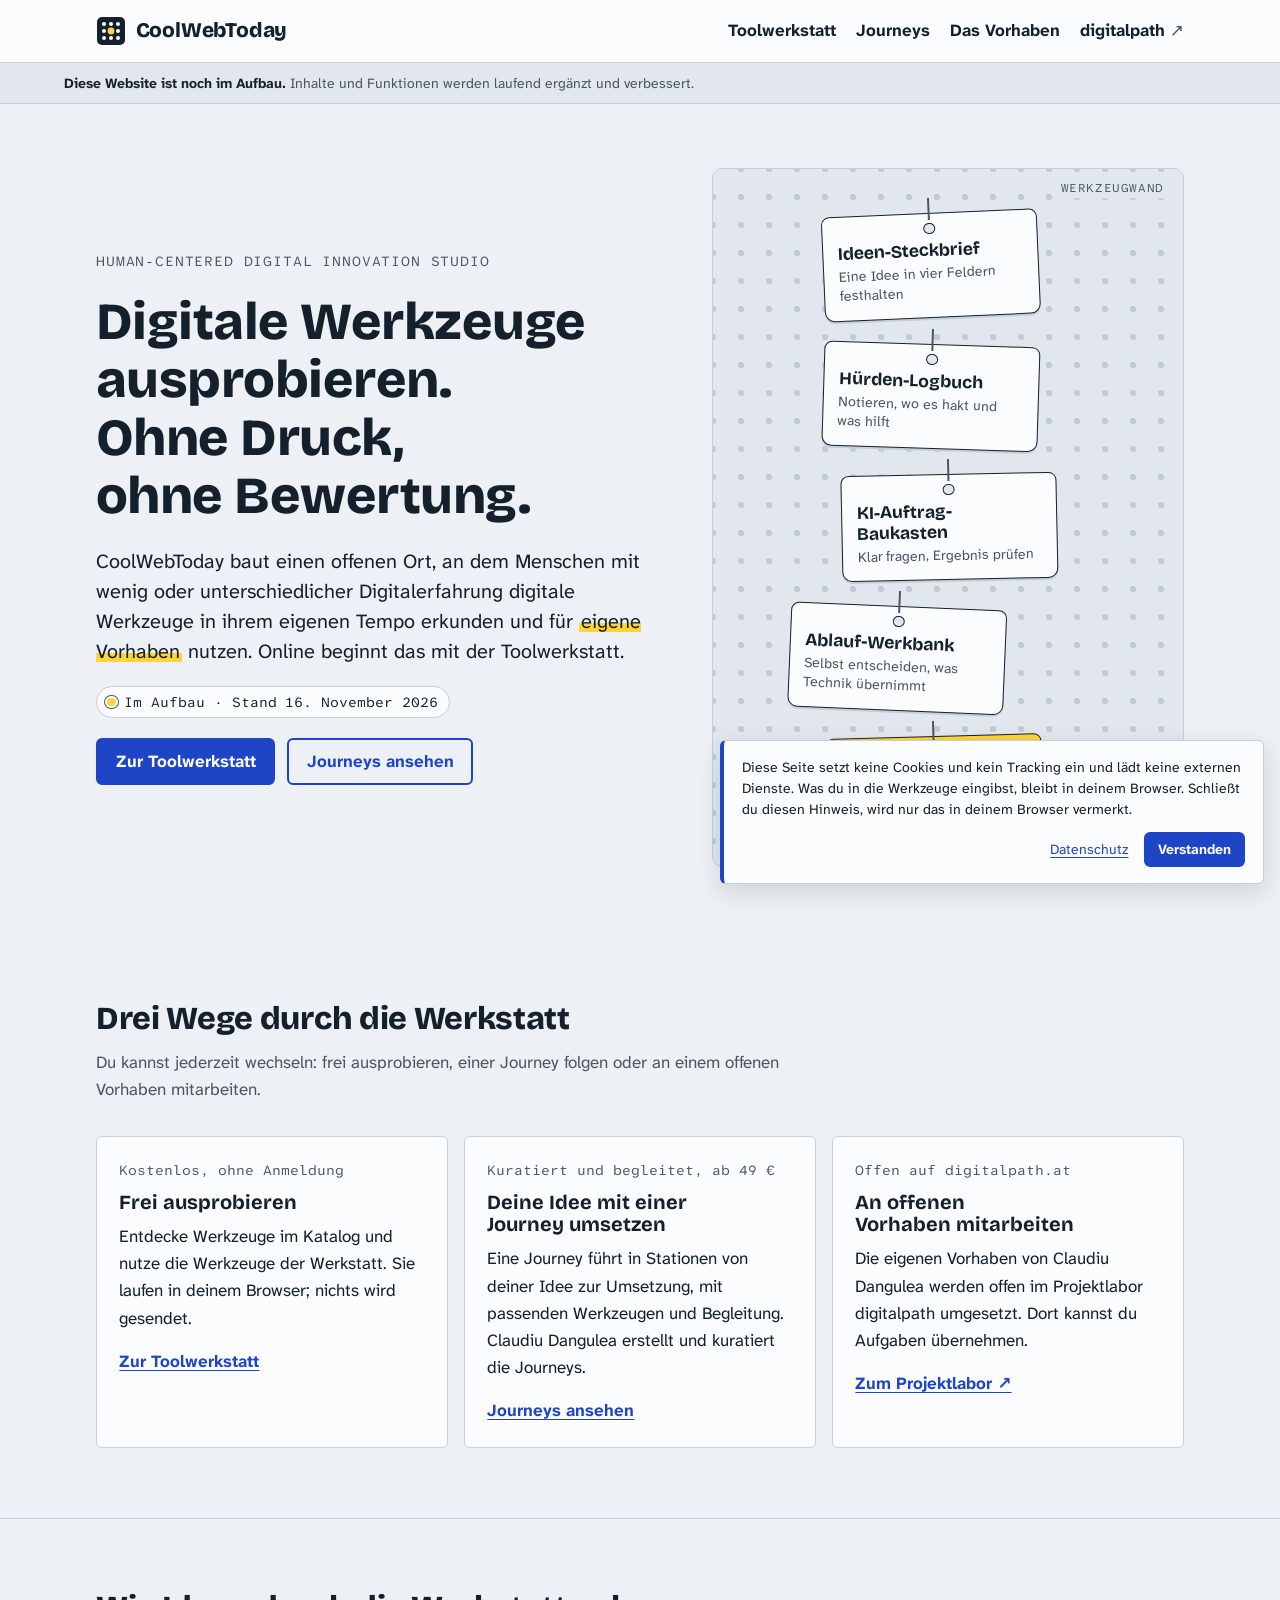
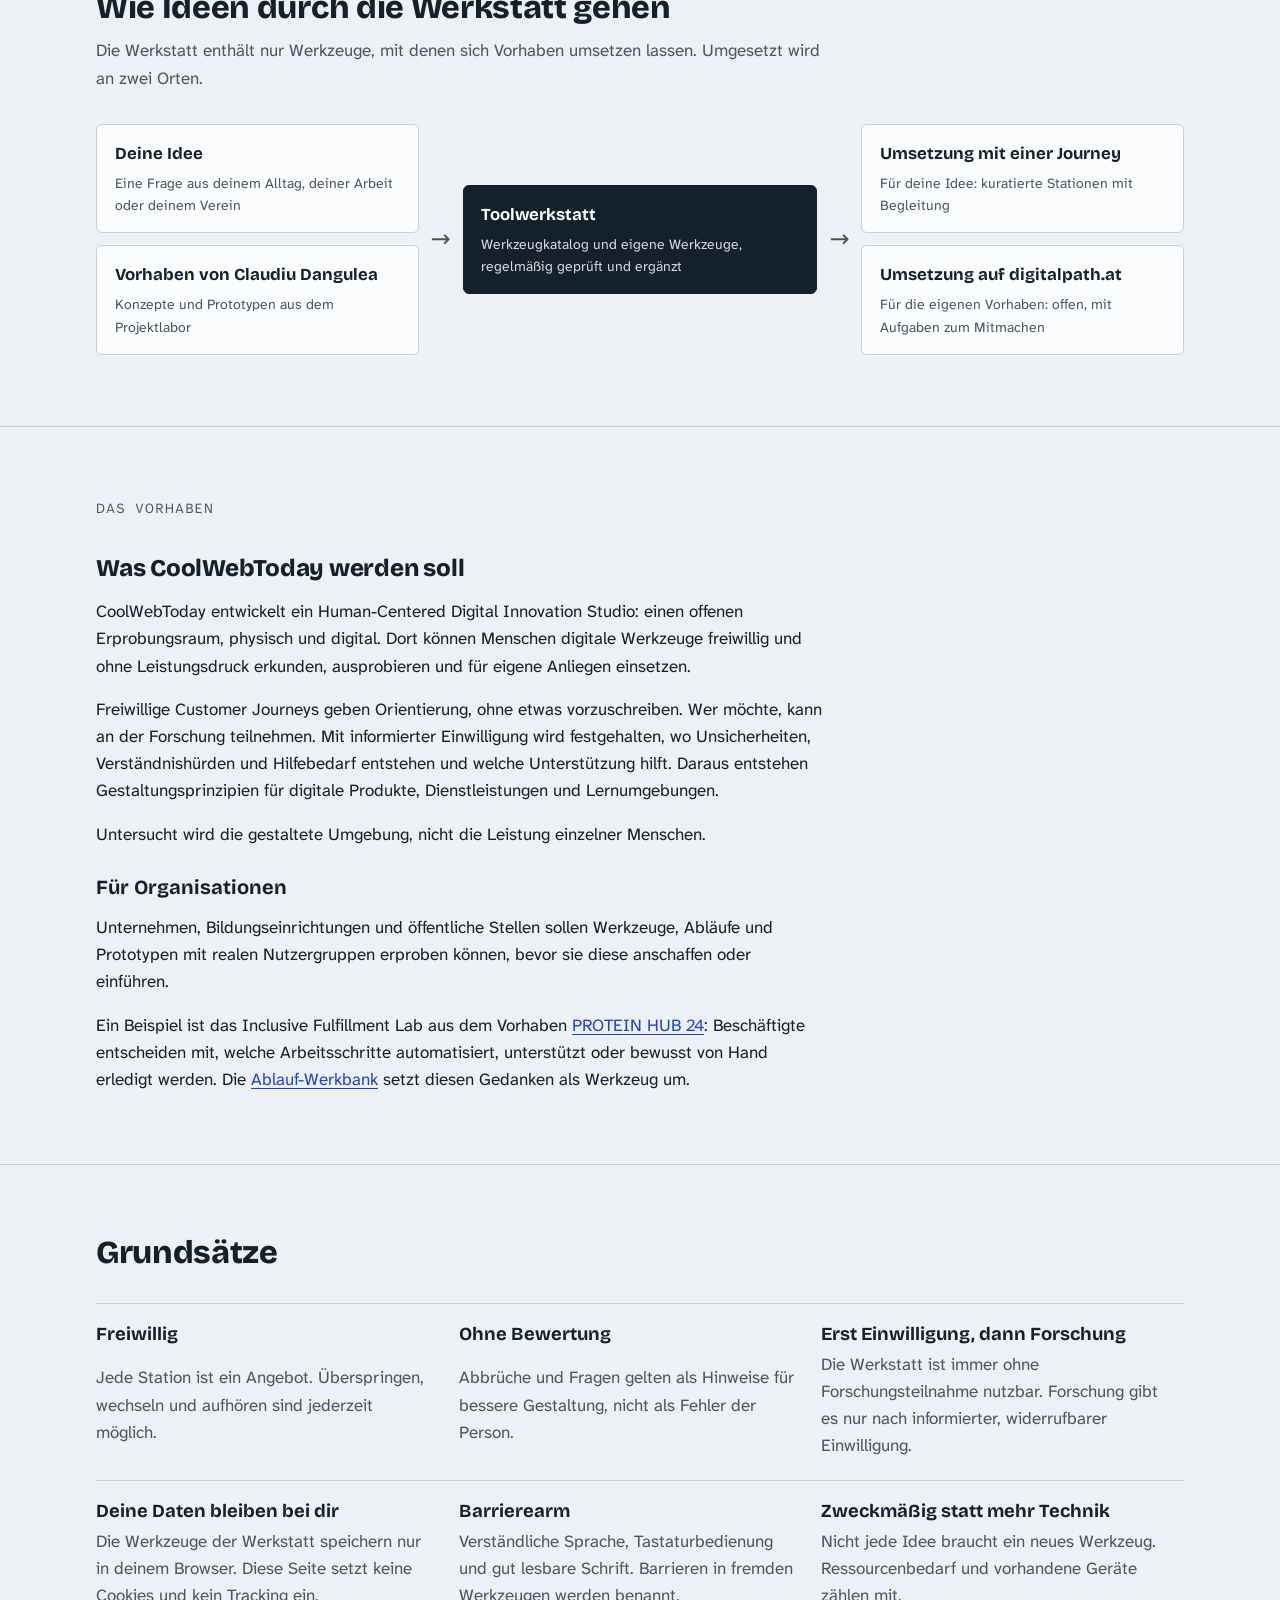
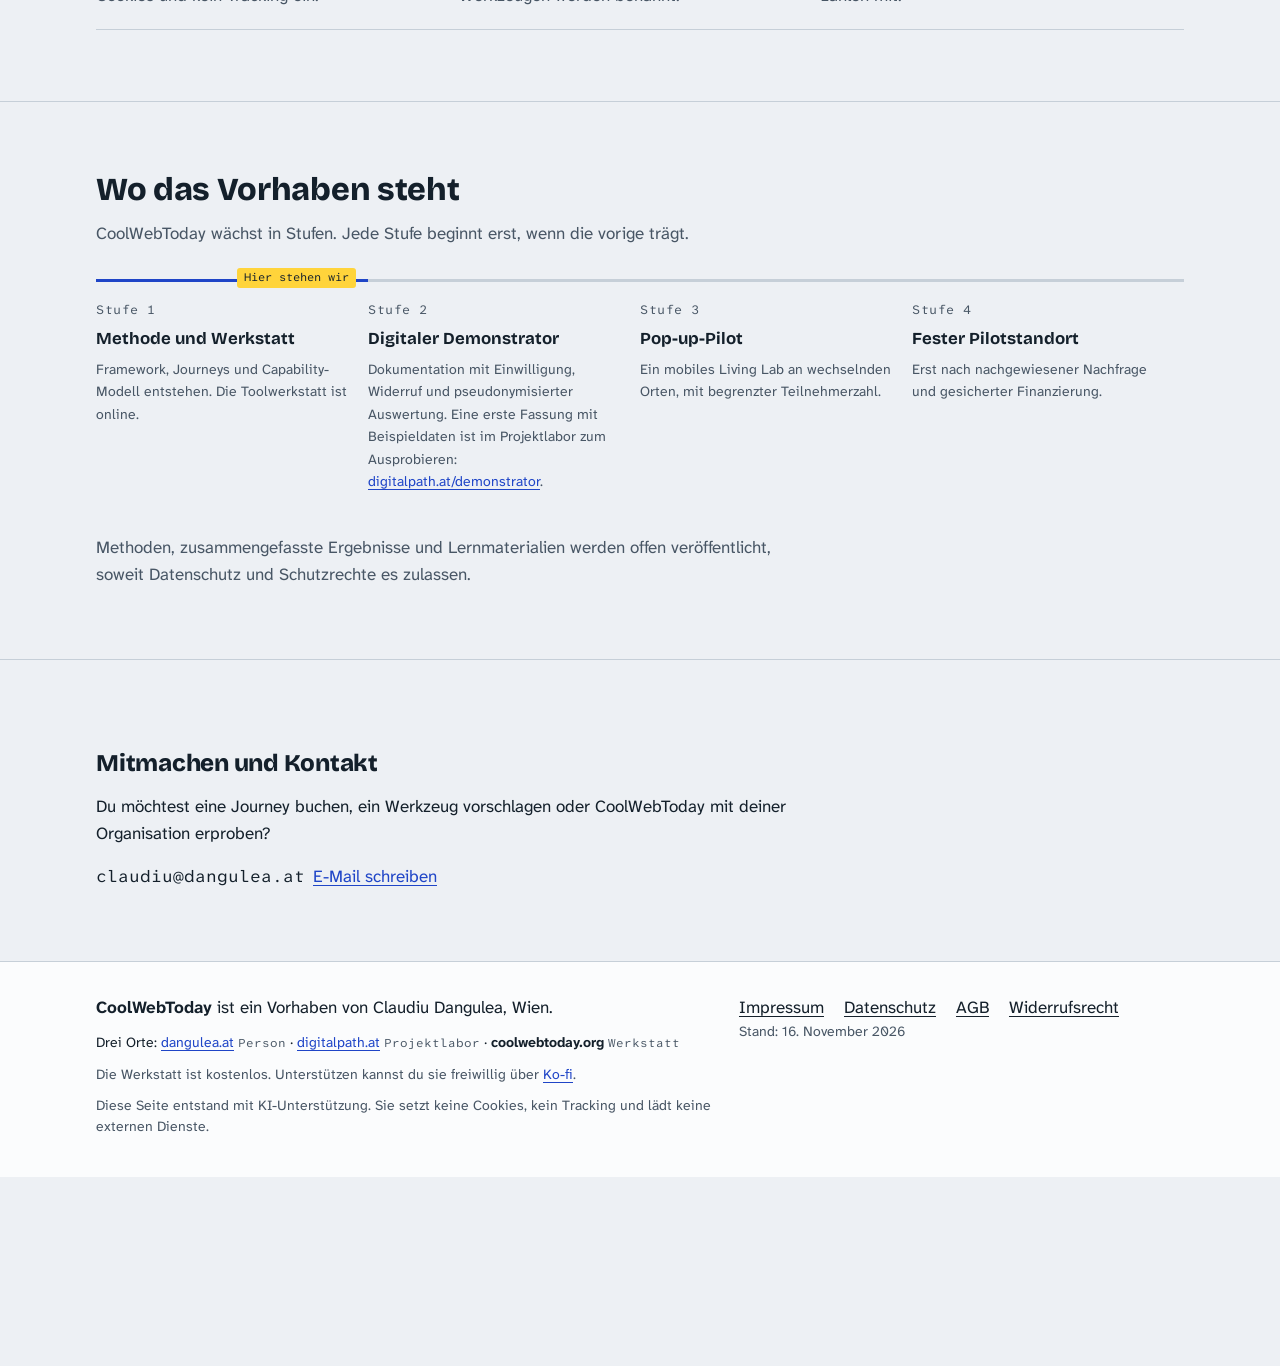
==== commit 3443a836: "Hinweis im Aufbau; Satz zur Verbraucherschlichtung entfernt Unter der Kopfzeile jeder Seite steht de" ====
--- a/index.html
+++ b/index.html
@@ -76,6 +76,7 @@
     </nav>
   </div>
 </header>
+<aside class="site-notice" aria-label="Hinweis zum Entwicklungsstand"><p><strong>Diese Website ist noch im Aufbau.</strong> Inhalte und Funktionen werden laufend ergänzt und verbessert.</p></aside>
 
 <main id="inhalt">
   <section class="hero">
--- a/assets/site.css
+++ b/assets/site.css
@@ -402,3 +402,8 @@
 .privacy-notice-actions { display: flex; align-items: center; justify-content: flex-end; gap: 1rem; flex-wrap: wrap; }
 .privacy-notice-actions a { color: var(--accent); }
 @media print { .privacy-notice { display: none; } }
+
+/* Hinweis zum Entwicklungsstand */
+.site-notice { border-bottom: 1px solid var(--line); background: var(--board); color: var(--ink-soft); font-size: var(--step--1); line-height: 1.5; padding: 0.6rem 1.25rem; }
+.site-notice p { max-width: 72rem; margin: 0 auto; }
+.site-notice strong { color: var(--ink); }
